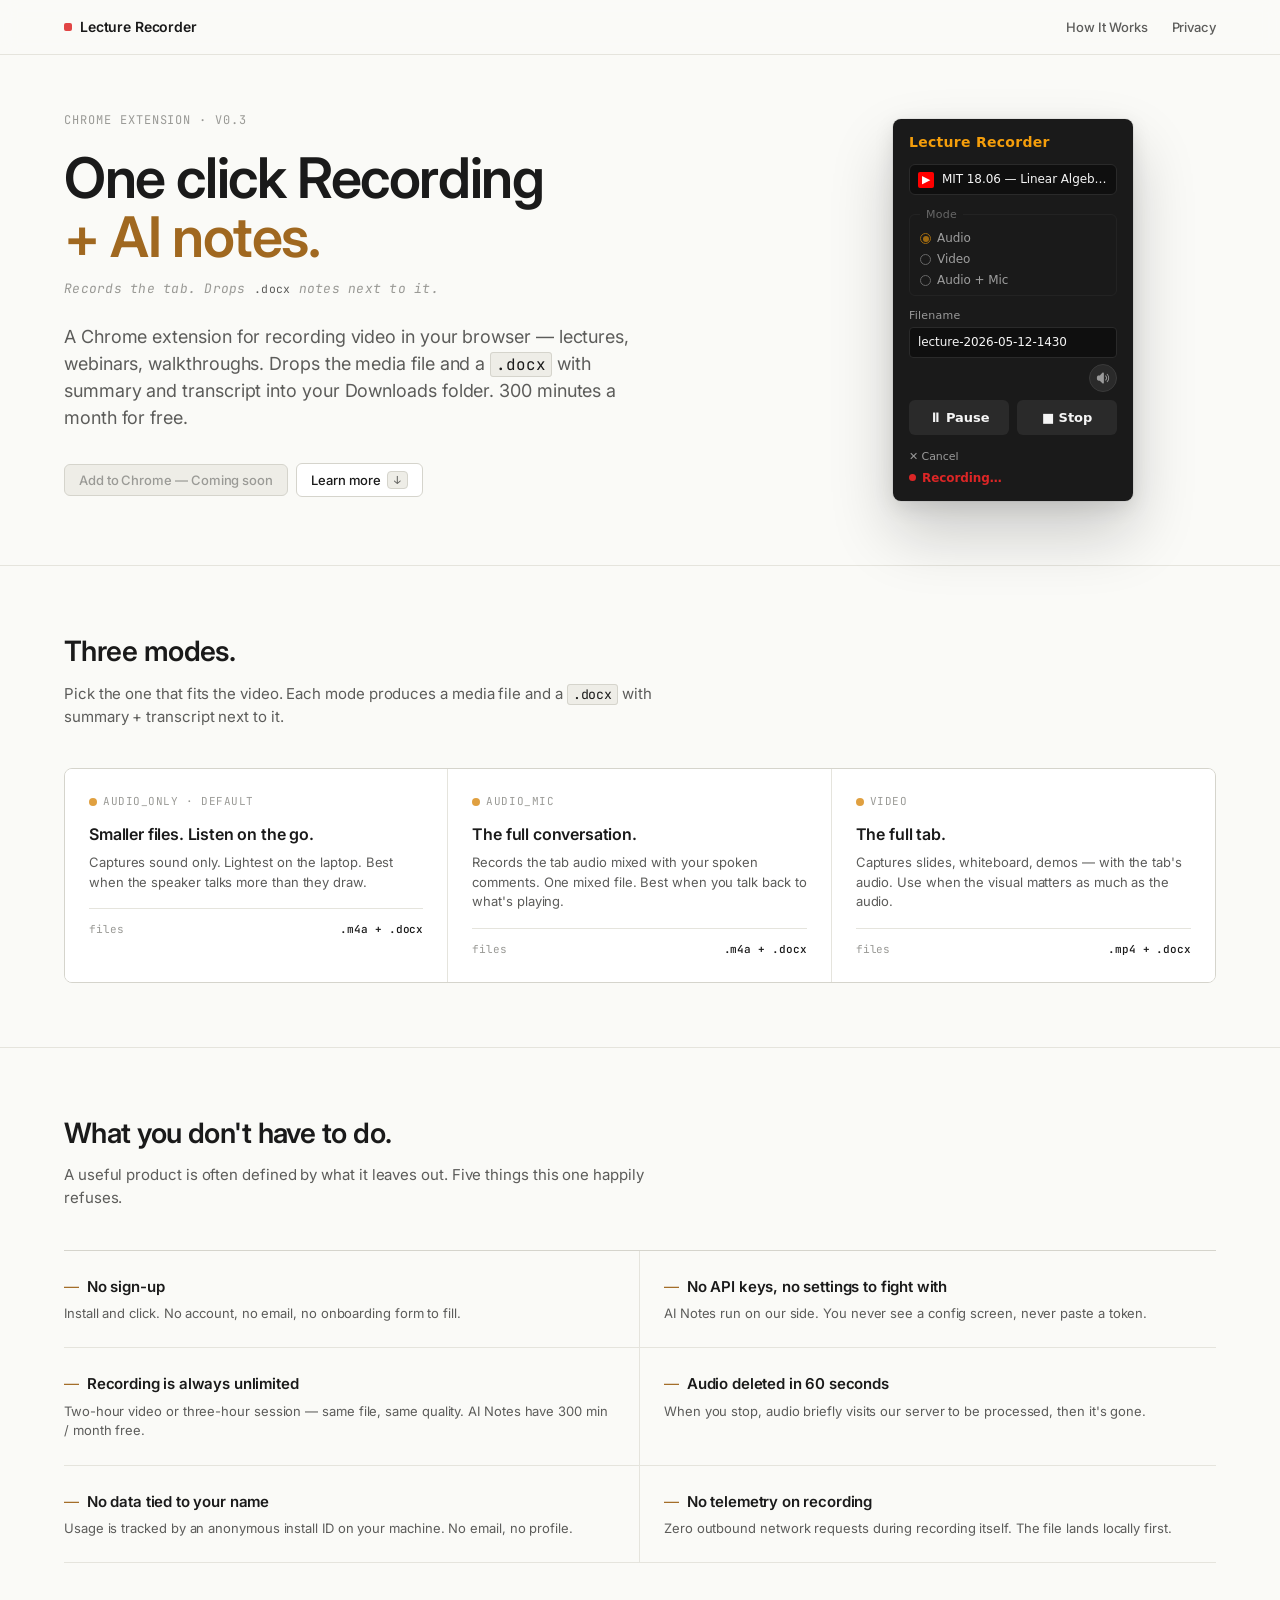
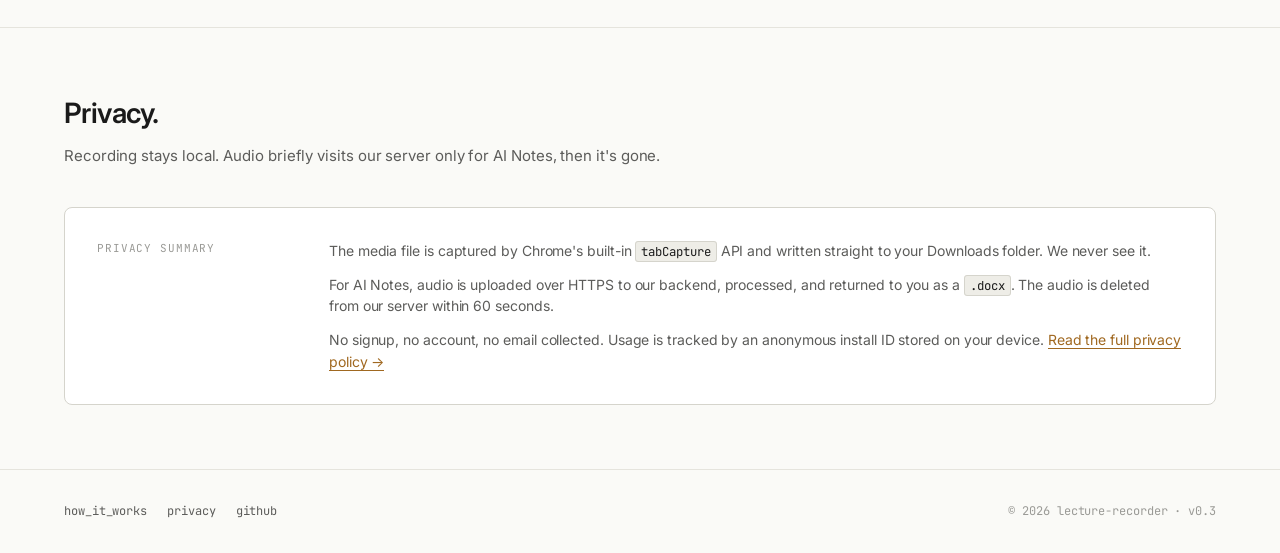
==== index.html @ 520cb637 "feat: initial landing and privacy policy" ====
<!doctype html>
<html lang="en"><head>
<meta charset="utf-8"/><meta name="viewport" content="width=device-width,initial-scale=1"/>
<title>Lecture Recorder — One click Recording + AI notes.</title>
<link href="https://fonts.googleapis.com/css2?family=Inter:wght@400;500;600&family=JetBrains+Mono:wght@400;500&display=swap" rel="stylesheet"/>
<style>
:root{
  /* Light theme — palette F gamma preserved (amber + red accents on warm off-white) */
  --bg:#FAFAF7;
  --bg-alt:#F4F3EE;
  --surface:#EEEDE7;
  --surface-2:#E5E4DD;
  --text:#1A1A1A;
  --text-2:#5C5C5A;
  --text-3:#9A9A96;
  --border:#E5E4DD;
  --border-2:#D5D4CC;
  --rec:#E14545;
  --active:#E0A040;             /* amber base — for surfaces, buttons, accents */
  --active-text:#A06820;        /* slightly darker amber for text on light — readable */
  --active-hover:#B47220;
  --mono:'JetBrains Mono',SF Mono,monospace;
  --sans:'Inter',system-ui,sans-serif;
  /* Real popup colors — match D:\Dev\bootcamp\popup\popup.css exactly */
  --pop-bg:#1A1A1A;
  --pop-fg:#F5F5F5;
  --pop-muted:#9A9A9A;
  --pop-surface:#0F0F0F;
  --pop-surface-2:#2A2A2A;
  --pop-border:#2A2A2A;
  --pop-border-2:#3A3A3A;
  --pop-accent:#F59E0B;
  --pop-danger:#DC2626;
}
*{box-sizing:border-box;margin:0;padding:0}
body{font-family:var(--sans);background:var(--bg);color:var(--text);font-size:15px;line-height:1.55;-webkit-font-smoothing:antialiased;letter-spacing:-0.005em}
::selection{background:var(--active);color:var(--text)}a{color:inherit;text-decoration:none}
.container{max-width:1200px;margin:0 auto;padding:0 24px}

header.site{padding:16px 0;border-bottom:1px solid var(--border);position:sticky;top:0;background:rgba(250,250,247,0.88);backdrop-filter:blur(8px);z-index:10}
.nav{display:flex;align-items:center;justify-content:space-between}
.brand{font-weight:600;font-size:14px;display:flex;align-items:center;gap:8px;letter-spacing:-0.01em;color:var(--text)}
.brand .dot{width:8px;height:8px;background:var(--rec);border-radius:2px}
.nav-links{display:flex;gap:24px;font-size:13px;font-weight:500;color:var(--text-2)}
.nav-links a:hover{color:var(--text)}
kbd{font-family:var(--mono);font-size:11px;background:var(--surface);border:1px solid var(--border-2);border-radius:4px;padding:1px 6px;color:var(--text-2)}

.hero{padding:56px 0 64px}
.hero-grid{display:grid;grid-template-columns:1.7fr 1fr;gap:56px;align-items:start}
.hero-text{min-width:0}
.eyebrow{font-family:var(--mono);font-size:12px;color:var(--text-3);text-transform:uppercase;letter-spacing:0.08em;margin-bottom:20px}
h1{font-size:56px;font-weight:600;line-height:1.05;letter-spacing:-0.025em;margin-bottom:12px;max-width:14ch;color:var(--text)}
h1 span.amber{color:var(--active-text)}
.h1-sub{font-family:var(--mono);font-size:13px;color:var(--text-3);letter-spacing:0.02em;margin:0 0 24px;font-style:italic}
.h1-sub code{font-family:var(--mono);font-style:normal;background:transparent;border:0;padding:0;color:var(--text-2)}
.lede{font-size:18px;color:var(--text-2);max-width:580px;margin-bottom:32px;line-height:1.5}
/* Animation 3: arrow drift on Learn more button */
.btn-secondary kbd{display:inline-block;animation:arrow-drift 2s ease-in-out infinite}
@keyframes arrow-drift{0%,100%{transform:translateY(0)}50%{transform:translateY(3px)}}
.cta{display:flex;gap:8px;align-items:center;flex-wrap:wrap}
.btn{font:500 13px var(--sans);padding:7px 14px;border-radius:6px;text-decoration:none;display:inline-flex;align-items:center;gap:6px;transition:background .12s,border-color .12s,color .12s;border:1px solid transparent}
.btn-primary{background:var(--active);color:var(--text)}
.btn-primary:hover{background:var(--active-hover);color:#FFFFFF}
.btn-primary[aria-disabled="true"]{background:var(--surface);color:var(--text-3);border-color:var(--border-2);cursor:not-allowed}
.btn-secondary{background:#FFFFFF;color:var(--text);border-color:var(--border-2)}
.btn-secondary:hover{background:var(--surface)}

/* Real popup mockup — faithful to D:\Dev\bootcamp\popup\popup.html + popup.css */
.pop-frame{display:flex;justify-content:center;align-items:flex-start;justify-self:center;padding-top:8px}
.pop{width:240px;background:var(--pop-bg);border-radius:8px;padding:14px 16px;box-shadow:0 32px 64px rgba(15,15,20,0.20),0 6px 20px rgba(15,15,20,0.10),0 0 0 1px rgba(15,15,20,0.05);color:var(--pop-fg);font-family:system-ui,-apple-system,sans-serif;font-size:12px;line-height:1.4;animation:pop-in 0.6s ease-out 0.3s both}
@keyframes pop-in{from{opacity:0;transform:translateY(16px)}to{opacity:1;transform:translateY(0)}}
.pop h5{margin:0 0 12px;font-size:14px;font-weight:600;letter-spacing:0.02em;color:var(--pop-accent)}
.pop .tab-preview{display:flex;align-items:center;gap:8px;margin:0 0 12px;padding:6px 8px;background:var(--pop-surface);border:1px solid var(--pop-border);border-radius:6px;min-height:28px;overflow:hidden}
.pop .tab-favicon{width:16px;height:16px;flex-shrink:0;background:#FF0000;border-radius:2px;display:flex;align-items:center;justify-content:center;color:#FFFFFF;font-size:10px;font-weight:700;font-family:Arial,sans-serif}
.pop .tab-title{font-size:12px;color:var(--pop-fg);white-space:nowrap;overflow:hidden;text-overflow:ellipsis;flex:1}
.pop .mode-select{border:1px solid var(--pop-border);border-radius:6px;padding:8px 10px 6px;margin:0 0 12px;display:flex;flex-direction:column;gap:4px;opacity:0.6}
.pop .mode-select legend{padding:0 6px;font-size:11px;color:var(--pop-muted);letter-spacing:0.02em}
.pop .mode-row{font-size:12px;display:flex;align-items:center;gap:6px}
.pop .radio{width:11px;height:11px;border:1.5px solid var(--pop-muted);border-radius:50%;position:relative;flex-shrink:0}
.pop .radio.checked{border-color:var(--pop-accent)}
.pop .radio.checked::after{content:"";position:absolute;inset:1.5px;border-radius:50%;background:var(--pop-accent)}
.pop .filename-row{display:flex;flex-direction:column;gap:4px;margin:0 0 12px}
.pop .filename-label{font-size:11px;color:var(--pop-muted);letter-spacing:0.02em}
.pop .filename-input{width:100%;padding:6px 8px;border:1px solid var(--pop-border);border-radius:4px;background:var(--pop-surface);color:var(--pop-fg);font-size:12px;font-family:inherit}
.pop .mute-row{display:flex;justify-content:flex-end;margin:-6px 0 8px}
.pop .btn-mute{width:28px;height:28px;background:var(--pop-surface-2);border:1px solid var(--pop-border-2);border-radius:50%;color:var(--pop-muted);display:flex;align-items:center;justify-content:center}
.pop .btn-mute svg{width:14px;height:14px}
.pop .controls{display:flex;gap:8px;margin-bottom:10px}
.pop .btn{flex:1;padding:10px 12px;border:0;border-radius:6px;font-size:13px;font-weight:600;color:var(--pop-fg);font-family:inherit;display:flex;align-items:center;justify-content:center;gap:5px}
.pop .btn-pause{background:var(--pop-surface-2)}
.pop .btn-stop{background:var(--pop-surface-2)}
.pop .cancel{background:transparent;border:0;color:var(--pop-muted);font-size:11px;padding:4px 0;text-align:left;display:block}
.pop .status{margin:0;font-size:12px;color:var(--pop-danger);font-weight:600;min-height:16px;margin-top:2px}
.pop .rec-dot{display:inline-block;width:7px;height:7px;background:var(--pop-danger);border-radius:50%;margin-right:6px;vertical-align:1px;animation:rec-breath 2.4s ease-in-out infinite;box-shadow:0 0 0 0 rgba(220,38,38,0.4)}
@keyframes rec-breath{0%,100%{opacity:1;box-shadow:0 0 0 0 rgba(220,38,38,0.35)}50%{opacity:0.55;box-shadow:0 0 0 4px rgba(220,38,38,0)}}
@media(max-width:980px){.hero-grid{grid-template-columns:1fr;gap:40px}.pop-frame{justify-self:center}}
@media(max-width:560px){.pop-frame{display:none}}


section{padding:64px 0;border-top:1px solid var(--border)}
h2{font-size:28px;font-weight:600;letter-spacing:-0.02em;margin-bottom:8px;color:var(--text)}
.section-sub{color:var(--text-2);font-size:15px;margin-bottom:40px;max-width:600px}

.modes-grid{display:grid;grid-template-columns:repeat(3,1fr);gap:0;border:1px solid var(--border-2);border-radius:8px;overflow:hidden;background:#FFFFFF}
.mode{padding:24px;border-right:1px solid var(--border);background:#FFFFFF}
.mode:last-child{border-right:0}
.mode-tag{font-family:var(--mono);font-size:11px;color:var(--text-3);text-transform:uppercase;letter-spacing:0.05em;margin-bottom:12px;display:flex;align-items:center;gap:6px}
.mode-tag::before{content:"";display:block;width:8px;height:8px;background:var(--active);border-radius:50%}
.mode h3{font-size:16px;font-weight:600;margin-bottom:6px;letter-spacing:-0.01em;color:var(--text)}
.mode p{font-size:13px;color:var(--text-2);line-height:1.5;margin-bottom:16px}
.mode .files{font-family:var(--mono);font-size:11px;color:var(--text-3);padding-top:12px;border-top:1px solid var(--border);display:flex;justify-content:space-between}
.mode .files b{color:var(--text);font-weight:500}

.promises{display:grid;grid-template-columns:repeat(2,1fr);gap:0;border-top:1px solid var(--border-2);margin-top:32px}
.promises div{padding:24px 24px 24px 0;border-bottom:1px solid var(--border);border-right:1px solid var(--border)}
.promises div:nth-child(2n){border-right:0;padding-right:0;padding-left:24px}
.promises h4{font-size:15px;font-weight:600;margin-bottom:6px;letter-spacing:-0.01em;color:var(--text)}
.promises h4::before{content:"—";color:var(--active-text);margin-right:8px;font-weight:400}
.promises p{font-size:13px;color:var(--text-2);line-height:1.5}

.privacy-card{background:#FFFFFF;border:1px solid var(--border-2);border-radius:8px;padding:32px;display:grid;grid-template-columns:200px 1fr;gap:32px}
.privacy-card aside{font-family:var(--mono);font-size:11px;color:var(--text-3);text-transform:uppercase;letter-spacing:0.08em}
.privacy-card p{color:var(--text-2);margin-bottom:12px;font-size:14px}
.privacy-card p:last-child{margin-bottom:0}
.privacy-card a{color:var(--active-text);border-bottom:1px solid currentColor}
code{font-family:var(--mono);font-size:0.88em;background:var(--surface);padding:1px 5px;border-radius:3px;color:var(--text);border:1px solid var(--border-2)}

footer.site{padding:32px 0;border-top:1px solid var(--border);font-size:12px;color:var(--text-3);font-family:var(--mono)}
footer.site .row{display:flex;justify-content:space-between;flex-wrap:wrap;gap:16px}
footer.site a{color:var(--text-2);margin-right:20px}
footer.site a:hover{color:var(--text)}

@media(max-width:780px){h1{font-size:36px}.modes-grid{grid-template-columns:1fr}.mode{border-right:0;border-bottom:1px solid var(--border)}.promises{grid-template-columns:1fr}.promises div{padding:20px 0!important;border-right:0}.privacy-card{grid-template-columns:1fr;padding:24px}}
</style></head><body>

<header class="site"><div class="container nav">
<a href="#" class="brand"><span class="dot"></span>Lecture Recorder</a>
<nav class="nav-links"><a href="#how">How It Works</a><a href="privacy.html" target="_blank" rel="noopener">Privacy</a></nav>
</div></header>

<section class="hero" style="border-top:0"><div class="container">
<div class="hero-grid">
<div class="hero-text">
<div class="eyebrow">Chrome extension · v0.3</div>
<h1>One click Recording <span class="amber">+ AI notes.</span></h1>
<p class="h1-sub">Records the tab. Drops <code>.docx</code> notes next to it.</p>
<p class="lede">A Chrome extension for recording video in your browser — lectures, webinars, walkthroughs. Drops the media file and a <code>.docx</code> with summary and transcript into your Downloads folder. 300 minutes a month for free.</p>
<div class="cta">
<a class="btn btn-primary" href="#" aria-disabled="true">Add to Chrome — Coming soon</a>
<a class="btn btn-secondary" href="#how">Learn more <kbd>↓</kbd></a>
</div>
</div>
<div class="pop-frame" role="img" aria-label="Lecture Recorder popup — recording in progress">
<div class="pop">
<h5>Lecture Recorder</h5>
<div class="tab-preview">
<div class="tab-favicon" aria-hidden="true">▶</div>
<span class="tab-title">MIT 18.06 — Linear Algebra · Lecture 5</span>
</div>
<fieldset class="mode-select">
<legend>Mode</legend>
<div class="mode-row"><span class="radio checked"></span>Audio</div>
<div class="mode-row"><span class="radio"></span>Video</div>
<div class="mode-row"><span class="radio"></span>Audio + Mic</div>
</fieldset>
<div class="filename-row">
<span class="filename-label">Filename</span>
<div class="filename-input">lecture-2026-05-12-1430</div>
</div>
<div class="mute-row">
<div class="btn-mute" title="Mute speakers (recording continues)" aria-hidden="true">
<svg xmlns="http://www.w3.org/2000/svg" viewBox="0 0 24 24" fill="currentColor"><path d="M13.5 4.06c0-1.336-1.616-2.005-2.56-1.06l-4.5 4.5H4.508c-1.141 0-2.318.664-2.66 1.905A9.76 9.76 0 0 0 1.5 12c0 .898.121 1.768.35 2.595.341 1.241 1.518 1.905 2.659 1.905h1.93l4.5 4.5c.945.945 2.561.276 2.561-1.06V4.06ZM18.584 5.106a.75.75 0 0 1 1.06 0c3.808 3.807 3.808 9.98 0 13.788a.75.75 0 0 1-1.06-1.06 8.25 8.25 0 0 0 0-11.668.75.75 0 0 1 0-1.06Z"/><path d="M15.932 7.757a.75.75 0 0 1 1.061 0 6 6 0 0 1 0 8.486.75.75 0 0 1-1.06-1.061 4.5 4.5 0 0 0 0-6.364.75.75 0 0 1 0-1.06Z"/></svg>
</div>
</div>
<div class="controls">
<div class="btn btn-pause">⏸ Pause</div>
<div class="btn btn-stop">■ Stop</div>
</div>
<div class="cancel">✕ Cancel</div>
<p class="status"><span class="rec-dot"></span>Recording…</p>
</div>
</div>
</div>
</div>
</section>


<section id="how"><div class="container">
<h2>Three modes.</h2>
<p class="section-sub">Pick the one that fits the video. Each mode produces a media file and a <code>.docx</code> with summary + transcript next to it.</p>
<div class="modes-grid">
<div class="mode"><div class="mode-tag">audio_only · default</div><h3>Smaller files. Listen on the go.</h3><p>Captures sound only. Lightest on the laptop. Best when the speaker talks more than they draw.</p><div class="files"><span>files</span><b>.m4a + .docx</b></div></div>
<div class="mode"><div class="mode-tag">audio_mic</div><h3>The full conversation.</h3><p>Records the tab audio mixed with your spoken comments. One mixed file. Best when you talk back to what's playing.</p><div class="files"><span>files</span><b>.m4a + .docx</b></div></div>
<div class="mode"><div class="mode-tag">video</div><h3>The full tab.</h3><p>Captures slides, whiteboard, demos — with the tab's audio. Use when the visual matters as much as the audio.</p><div class="files"><span>files</span><b>.mp4 + .docx</b></div></div>
</div>
</div></section>

<section><div class="container">
<h2>What you don't have to do.</h2>
<p class="section-sub">A useful product is often defined by what it leaves out. Five things this one happily refuses.</p>
<div class="promises">
<div><h4>No sign-up</h4><p>Install and click. No account, no email, no onboarding form to fill.</p></div>
<div><h4>No API keys, no settings to fight with</h4><p>AI Notes run on our side. You never see a config screen, never paste a token.</p></div>
<div><h4>Recording is always unlimited</h4><p>Two-hour video or three-hour session — same file, same quality. AI Notes have 300 min / month free.</p></div>
<div><h4>Audio deleted in 60 seconds</h4><p>When you stop, audio briefly visits our server to be processed, then it's gone.</p></div>
<div><h4>No data tied to your name</h4><p>Usage is tracked by an anonymous install ID on your machine. No email, no profile.</p></div>
<div><h4>No telemetry on recording</h4><p>Zero outbound network requests during recording itself. The file lands locally first.</p></div>
</div>
</div></section>

<section id="privacy"><div class="container">
<h2>Privacy.</h2>
<p class="section-sub">Recording stays local. Audio briefly visits our server only for AI Notes, then it's gone.</p>
<div class="privacy-card">
<aside>Privacy summary</aside>
<div>
<p>The media file is captured by Chrome's built-in <code>tabCapture</code> API and written straight to your Downloads folder. We never see it.</p>
<p>For AI Notes, audio is uploaded over HTTPS to our backend, processed, and returned to you as a <code>.docx</code>. The audio is deleted from our server within 60 seconds.</p>
<p>No signup, no account, no email collected. Usage is tracked by an anonymous install ID stored on your device. <a href="privacy.html" target="_blank" rel="noopener">Read the full privacy policy →</a></p>
</div>
</div>
</div></section>

<footer class="site"><div class="container row">
<div><a href="#how">how_it_works</a><a href="privacy.html" target="_blank" rel="noopener">privacy</a><a href="https://github.com/Alkhimik888">github</a></div>
<div>© 2026 lecture-recorder · v0.3</div>
</div></footer>
</body></html>
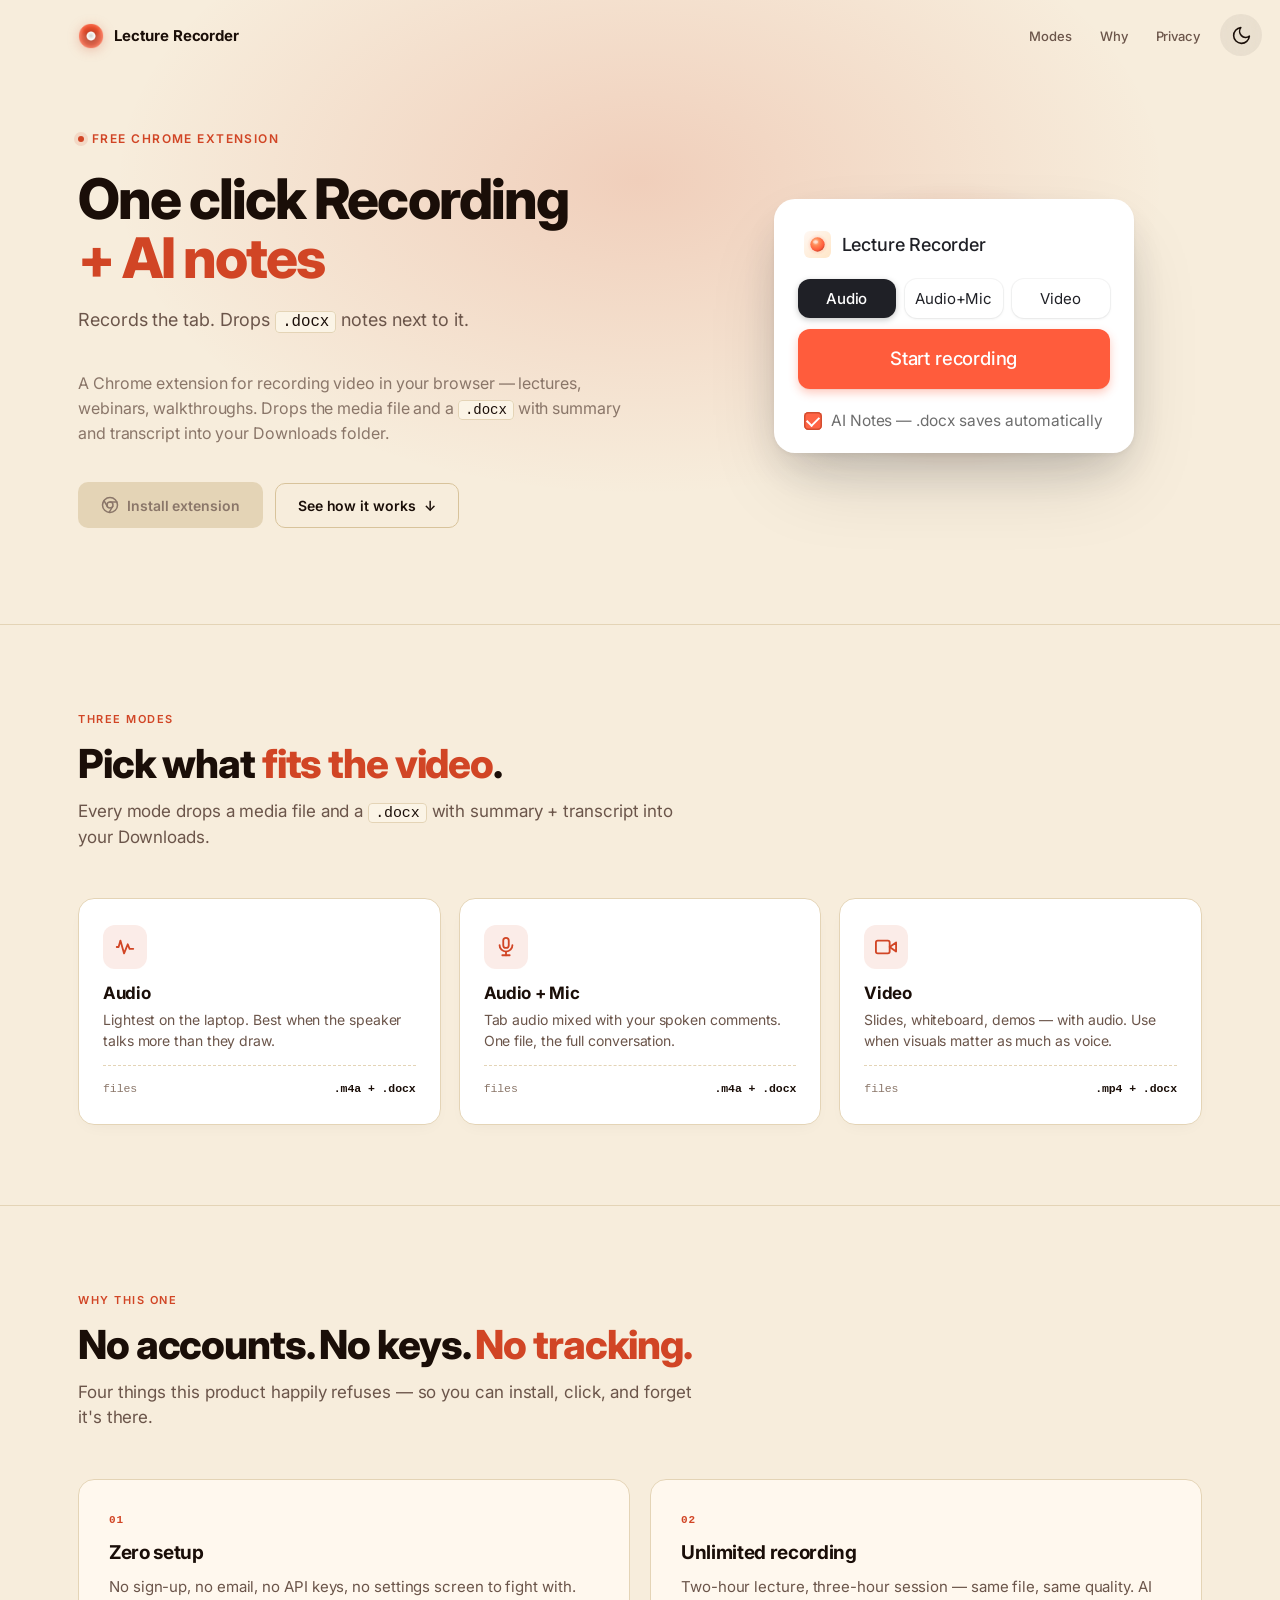
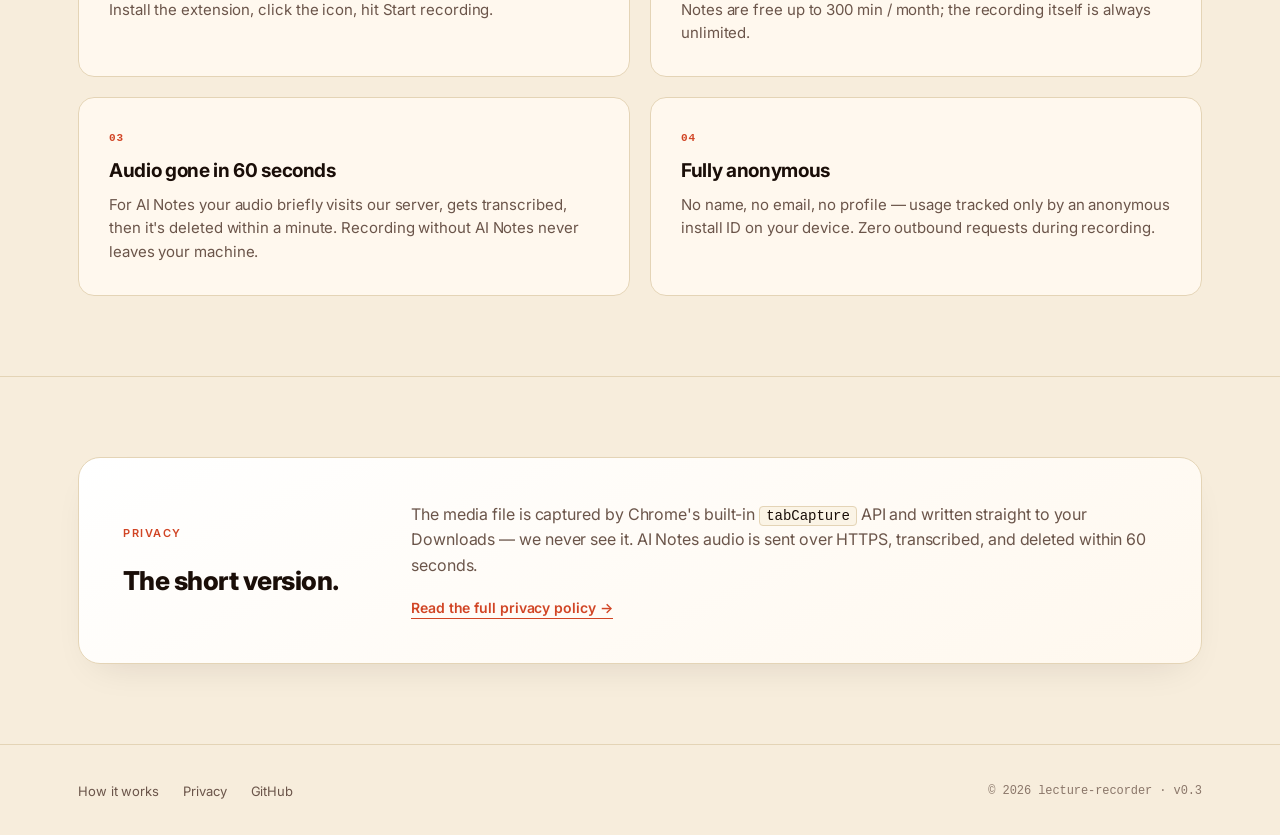
==== commit 0d283113: "feat(landing): Pietra warm redesign + favicons - index.html: Pietra warm palette (cream + orange), l" ====
--- a/index.html
+++ b/index.html
@@ -1,228 +1,431 @@
 <!doctype html>
-<html lang="en"><head>
-<meta charset="utf-8"/><meta name="viewport" content="width=device-width,initial-scale=1"/>
+<html lang="en" data-theme="light">
+<head>
+<meta charset="utf-8"/>
+<meta name="viewport" content="width=device-width,initial-scale=1"/>
+<meta name="description" content="AI Lecture Recorder app records lectures online, captures audio + microphone and transcribes it into notes. Records any browser tab."/>
+<meta property="og:title" content="Lecture Recorder — One click Recording + AI notes."/>
+<meta property="og:description" content="AI Lecture Recorder app records lectures online, captures audio + microphone and transcribes it into notes. Records any browser tab."/>
+<meta property="og:type" content="website"/>
+<meta name="twitter:card" content="summary"/>
+<meta name="twitter:title" content="Lecture Recorder — One click Recording + AI notes."/>
+<meta name="twitter:description" content="AI Lecture Recorder app records lectures online, captures audio + microphone and transcribes it into notes. Records any browser tab."/>
 <title>Lecture Recorder — One click Recording + AI notes.</title>
-<link href="https://fonts.googleapis.com/css2?family=Inter:wght@400;500;600&family=JetBrains+Mono:wght@400;500&display=swap" rel="stylesheet"/>
+<link rel="icon" type="image/png" sizes="32x32" href="icons/icon32.png"/>
+<link rel="icon" type="image/png" sizes="16x16" href="icons/icon16.png"/>
+<link rel="apple-touch-icon" sizes="128x128" href="icons/icon128.png"/>
+<link href="https://fonts.googleapis.com/css2?family=Inter:wght@400;500;600;700;800;900&display=swap" rel="stylesheet"/>
 <style>
-:root{
-  /* Light theme — palette F gamma preserved (amber + red accents on warm off-white) */
-  --bg:#FAFAF7;
-  --bg-alt:#F4F3EE;
-  --surface:#EEEDE7;
-  --surface-2:#E5E4DD;
-  --text:#1A1A1A;
-  --text-2:#5C5C5A;
-  --text-3:#9A9A96;
-  --border:#E5E4DD;
-  --border-2:#D5D4CC;
-  --rec:#E14545;
-  --active:#E0A040;             /* amber base — for surfaces, buttons, accents */
-  --active-text:#A06820;        /* slightly darker amber for text on light — readable */
-  --active-hover:#B47220;
-  --mono:'JetBrains Mono',SF Mono,monospace;
-  --sans:'Inter',system-ui,sans-serif;
-  /* Real popup colors — match D:\Dev\bootcamp\popup\popup.css exactly */
-  --pop-bg:#1A1A1A;
-  --pop-fg:#F5F5F5;
-  --pop-muted:#9A9A9A;
-  --pop-surface:#0F0F0F;
-  --pop-surface-2:#2A2A2A;
-  --pop-border:#2A2A2A;
-  --pop-border-2:#3A3A3A;
-  --pop-accent:#F59E0B;
-  --pop-danger:#DC2626;
+:root, html[data-theme="light"]{
+  /* Pietra warm — same tokens as /welcome */
+  --bg:#f7eddc;
+  --bg-soft:#fbf4e6;
+  --orange:#d14525;
+  --orange-bright:#ff5c3c;
+  --orange-hover:#b83a25;
+  --glow:rgba(209,69,37,0.18);
+  --espresso:#1a0e08;
+  --muted:#6b554a;
+  --muted-2:#8a7669;
+  --line:#e4d4b6;
+  --line-strong:#d8c39b;
+  --shadow:rgba(26,14,8,0.14);
+  --shadow-soft:rgba(26,14,8,0.06);
+  --toggle-bg:rgba(26,14,8,0.06);
+  --toggle-hover:rgba(26,14,8,0.12);
+  --card:#ffffff;
+  --card-warm:#fff8ee;
+}
+html[data-theme="dark"]{
+  --bg:#1a0e08;
+  --bg-soft:#22150d;
+  --orange:#ec5a3a;
+  --orange-bright:#ff7548;
+  --orange-hover:#ff8a5e;
+  --glow:rgba(236,90,58,0.22);
+  --espresso:#f7eddc;
+  --muted:#bda594;
+  --muted-2:#9c8472;
+  --line:#3a2419;
+  --line-strong:#4d3225;
+  --shadow:rgba(0,0,0,0.45);
+  --shadow-soft:rgba(0,0,0,0.25);
+  --toggle-bg:rgba(247,237,220,0.08);
+  --toggle-hover:rgba(247,237,220,0.18);
+  --card:#22150d;
+  --card-warm:#2a1a10;
 }
 *{box-sizing:border-box;margin:0;padding:0}
-body{font-family:var(--sans);background:var(--bg);color:var(--text);font-size:15px;line-height:1.55;-webkit-font-smoothing:antialiased;letter-spacing:-0.005em}
-::selection{background:var(--active);color:var(--text)}a{color:inherit;text-decoration:none}
-.container{max-width:1200px;margin:0 auto;padding:0 24px}
-
-header.site{padding:16px 0;border-bottom:1px solid var(--border);position:sticky;top:0;background:rgba(250,250,247,0.88);backdrop-filter:blur(8px);z-index:10}
-.nav{display:flex;align-items:center;justify-content:space-between}
-.brand{font-weight:600;font-size:14px;display:flex;align-items:center;gap:8px;letter-spacing:-0.01em;color:var(--text)}
-.brand .dot{width:8px;height:8px;background:var(--rec);border-radius:2px}
-.nav-links{display:flex;gap:24px;font-size:13px;font-weight:500;color:var(--text-2)}
-.nav-links a:hover{color:var(--text)}
-kbd{font-family:var(--mono);font-size:11px;background:var(--surface);border:1px solid var(--border-2);border-radius:4px;padding:1px 6px;color:var(--text-2)}
-
-.hero{padding:56px 0 64px}
-.hero-grid{display:grid;grid-template-columns:1.7fr 1fr;gap:56px;align-items:start}
+html,body{background:var(--bg);color:var(--espresso);font-family:'Inter',system-ui,-apple-system,sans-serif;line-height:1.55;-webkit-font-smoothing:antialiased;letter-spacing:-0.005em;transition:background .35s ease, color .35s ease}
+body{min-height:100vh;position:relative;overflow-x:hidden}
+::selection{background:var(--orange);color:#fff}
+a{color:inherit;text-decoration:none}
+code{font-family:'SF Mono','JetBrains Mono',ui-monospace,monospace;font-size:0.88em;background:var(--bg-soft);padding:1px 6px;border-radius:4px;color:var(--espresso);border:1px solid var(--line)}
+
+/* ── Soft glow behind hero ─────────────────────────────────────────── */
+.glow{position:absolute;top:-180px;left:50%;transform:translateX(-50%);width:1200px;height:720px;background:radial-gradient(ellipse at center, var(--glow) 0%, transparent 62%);pointer-events:none;z-index:0;transition:background .35s ease}
+
+/* ── Theme toggle ──────────────────────────────────────────────────── */
+.theme-toggle{position:fixed;top:14px;right:18px;z-index:50;width:42px;height:42px;border-radius:50%;border:0;background:var(--toggle-bg);color:var(--espresso);cursor:pointer;display:flex;align-items:center;justify-content:center;transition:background .15s ease, transform .2s ease;-webkit-tap-highlight-color:transparent;backdrop-filter:blur(8px);-webkit-backdrop-filter:blur(8px)}
+.theme-toggle:hover{background:var(--toggle-hover);transform:scale(1.06)}
+.theme-toggle:focus-visible{outline:2px solid var(--orange);outline-offset:2px}
+.theme-toggle svg{width:21px;height:21px;display:block}
+html[data-theme="light"] .icon-moon{display:block}
+html[data-theme="light"] .icon-sun{display:none}
+html[data-theme="dark"]  .icon-moon{display:none}
+html[data-theme="dark"]  .icon-sun{display:block}
+
+.container{max-width:1180px;margin:0 auto;padding:0 28px;position:relative;z-index:1}
+
+/* ── Header ────────────────────────────────────────────────────────── */
+header.site{padding:20px 0 0;position:relative;z-index:2}
+.nav{display:flex;align-items:center;justify-content:space-between;gap:24px}
+.brand{font-weight:700;font-size:15px;display:flex;align-items:center;gap:10px;letter-spacing:-0.01em;color:var(--espresso)}
+.brand-mark{width:26px;height:26px;flex-shrink:0;display:block;filter:drop-shadow(0 2px 6px rgba(209,69,37,0.28))}
+.nav-links{display:flex;gap:24px;font-size:13px;font-weight:500;color:var(--muted)}
+.nav-links a{padding:6px 2px;transition:color .15s}
+.nav-links a:hover{color:var(--orange)}
+
+/* ── Animations ────────────────────────────────────────────────────── */
+@keyframes fadeUp{from{opacity:0;transform:translateY(14px)}to{opacity:1;transform:none}}
+.hero-text,.hero-mockup,.section-title,.promises,.modes-grid,.privacy-card,.footer-row{opacity:0;animation:fadeUp .65s cubic-bezier(.2,.7,.2,1) forwards}
+.hero-text{animation-delay:.05s}
+.hero-mockup{animation-delay:.18s}
+.section-title{animation-delay:.05s}
+.modes-grid{animation-delay:.15s}
+.promises{animation-delay:.10s}
+.privacy-card{animation-delay:.10s}
+.footer-row{animation-delay:.05s}
+@media (prefers-reduced-motion:reduce){.hero-text,.hero-mockup,.section-title,.promises,.modes-grid,.privacy-card,.footer-row{opacity:1;animation:none}}
+
+/* ── Hero ──────────────────────────────────────────────────────────── */
+.hero{padding:72px 0 96px}
+.hero-grid{display:grid;grid-template-columns:1.15fr 1fr;gap:56px;align-items:center}
 .hero-text{min-width:0}
-.eyebrow{font-family:var(--mono);font-size:12px;color:var(--text-3);text-transform:uppercase;letter-spacing:0.08em;margin-bottom:20px}
-h1{font-size:56px;font-weight:600;line-height:1.05;letter-spacing:-0.025em;margin-bottom:12px;max-width:14ch;color:var(--text)}
-h1 span.amber{color:var(--active-text)}
-.h1-sub{font-family:var(--mono);font-size:13px;color:var(--text-3);letter-spacing:0.02em;margin:0 0 24px;font-style:italic}
-.h1-sub code{font-family:var(--mono);font-style:normal;background:transparent;border:0;padding:0;color:var(--text-2)}
-.lede{font-size:18px;color:var(--text-2);max-width:580px;margin-bottom:32px;line-height:1.5}
-/* Animation 3: arrow drift on Learn more button */
-.btn-secondary kbd{display:inline-block;animation:arrow-drift 2s ease-in-out infinite}
-@keyframes arrow-drift{0%,100%{transform:translateY(0)}50%{transform:translateY(3px)}}
-.cta{display:flex;gap:8px;align-items:center;flex-wrap:wrap}
-.btn{font:500 13px var(--sans);padding:7px 14px;border-radius:6px;text-decoration:none;display:inline-flex;align-items:center;gap:6px;transition:background .12s,border-color .12s,color .12s;border:1px solid transparent}
-.btn-primary{background:var(--active);color:var(--text)}
-.btn-primary:hover{background:var(--active-hover);color:#FFFFFF}
-.btn-primary[aria-disabled="true"]{background:var(--surface);color:var(--text-3);border-color:var(--border-2);cursor:not-allowed}
-.btn-secondary{background:#FFFFFF;color:var(--text);border-color:var(--border-2)}
-.btn-secondary:hover{background:var(--surface)}
-
-/* Real popup mockup — faithful to D:\Dev\bootcamp\popup\popup.html + popup.css */
-.pop-frame{display:flex;justify-content:center;align-items:flex-start;justify-self:center;padding-top:8px}
-.pop{width:240px;background:var(--pop-bg);border-radius:8px;padding:14px 16px;box-shadow:0 32px 64px rgba(15,15,20,0.20),0 6px 20px rgba(15,15,20,0.10),0 0 0 1px rgba(15,15,20,0.05);color:var(--pop-fg);font-family:system-ui,-apple-system,sans-serif;font-size:12px;line-height:1.4;animation:pop-in 0.6s ease-out 0.3s both}
-@keyframes pop-in{from{opacity:0;transform:translateY(16px)}to{opacity:1;transform:translateY(0)}}
-.pop h5{margin:0 0 12px;font-size:14px;font-weight:600;letter-spacing:0.02em;color:var(--pop-accent)}
-.pop .tab-preview{display:flex;align-items:center;gap:8px;margin:0 0 12px;padding:6px 8px;background:var(--pop-surface);border:1px solid var(--pop-border);border-radius:6px;min-height:28px;overflow:hidden}
-.pop .tab-favicon{width:16px;height:16px;flex-shrink:0;background:#FF0000;border-radius:2px;display:flex;align-items:center;justify-content:center;color:#FFFFFF;font-size:10px;font-weight:700;font-family:Arial,sans-serif}
-.pop .tab-title{font-size:12px;color:var(--pop-fg);white-space:nowrap;overflow:hidden;text-overflow:ellipsis;flex:1}
-.pop .mode-select{border:1px solid var(--pop-border);border-radius:6px;padding:8px 10px 6px;margin:0 0 12px;display:flex;flex-direction:column;gap:4px;opacity:0.6}
-.pop .mode-select legend{padding:0 6px;font-size:11px;color:var(--pop-muted);letter-spacing:0.02em}
-.pop .mode-row{font-size:12px;display:flex;align-items:center;gap:6px}
-.pop .radio{width:11px;height:11px;border:1.5px solid var(--pop-muted);border-radius:50%;position:relative;flex-shrink:0}
-.pop .radio.checked{border-color:var(--pop-accent)}
-.pop .radio.checked::after{content:"";position:absolute;inset:1.5px;border-radius:50%;background:var(--pop-accent)}
-.pop .filename-row{display:flex;flex-direction:column;gap:4px;margin:0 0 12px}
-.pop .filename-label{font-size:11px;color:var(--pop-muted);letter-spacing:0.02em}
-.pop .filename-input{width:100%;padding:6px 8px;border:1px solid var(--pop-border);border-radius:4px;background:var(--pop-surface);color:var(--pop-fg);font-size:12px;font-family:inherit}
-.pop .mute-row{display:flex;justify-content:flex-end;margin:-6px 0 8px}
-.pop .btn-mute{width:28px;height:28px;background:var(--pop-surface-2);border:1px solid var(--pop-border-2);border-radius:50%;color:var(--pop-muted);display:flex;align-items:center;justify-content:center}
-.pop .btn-mute svg{width:14px;height:14px}
-.pop .controls{display:flex;gap:8px;margin-bottom:10px}
-.pop .btn{flex:1;padding:10px 12px;border:0;border-radius:6px;font-size:13px;font-weight:600;color:var(--pop-fg);font-family:inherit;display:flex;align-items:center;justify-content:center;gap:5px}
-.pop .btn-pause{background:var(--pop-surface-2)}
-.pop .btn-stop{background:var(--pop-surface-2)}
-.pop .cancel{background:transparent;border:0;color:var(--pop-muted);font-size:11px;padding:4px 0;text-align:left;display:block}
-.pop .status{margin:0;font-size:12px;color:var(--pop-danger);font-weight:600;min-height:16px;margin-top:2px}
-.pop .rec-dot{display:inline-block;width:7px;height:7px;background:var(--pop-danger);border-radius:50%;margin-right:6px;vertical-align:1px;animation:rec-breath 2.4s ease-in-out infinite;box-shadow:0 0 0 0 rgba(220,38,38,0.4)}
-@keyframes rec-breath{0%,100%{opacity:1;box-shadow:0 0 0 0 rgba(220,38,38,0.35)}50%{opacity:0.55;box-shadow:0 0 0 4px rgba(220,38,38,0)}}
-@media(max-width:980px){.hero-grid{grid-template-columns:1fr;gap:40px}.pop-frame{justify-self:center}}
-@media(max-width:560px){.pop-frame{display:none}}
-
-
-section{padding:64px 0;border-top:1px solid var(--border)}
-h2{font-size:28px;font-weight:600;letter-spacing:-0.02em;margin-bottom:8px;color:var(--text)}
-.section-sub{color:var(--text-2);font-size:15px;margin-bottom:40px;max-width:600px}
-
-.modes-grid{display:grid;grid-template-columns:repeat(3,1fr);gap:0;border:1px solid var(--border-2);border-radius:8px;overflow:hidden;background:#FFFFFF}
-.mode{padding:24px;border-right:1px solid var(--border);background:#FFFFFF}
-.mode:last-child{border-right:0}
-.mode-tag{font-family:var(--mono);font-size:11px;color:var(--text-3);text-transform:uppercase;letter-spacing:0.05em;margin-bottom:12px;display:flex;align-items:center;gap:6px}
-.mode-tag::before{content:"";display:block;width:8px;height:8px;background:var(--active);border-radius:50%}
-.mode h3{font-size:16px;font-weight:600;margin-bottom:6px;letter-spacing:-0.01em;color:var(--text)}
-.mode p{font-size:13px;color:var(--text-2);line-height:1.5;margin-bottom:16px}
-.mode .files{font-family:var(--mono);font-size:11px;color:var(--text-3);padding-top:12px;border-top:1px solid var(--border);display:flex;justify-content:space-between}
-.mode .files b{color:var(--text);font-weight:500}
-
-.promises{display:grid;grid-template-columns:repeat(2,1fr);gap:0;border-top:1px solid var(--border-2);margin-top:32px}
-.promises div{padding:24px 24px 24px 0;border-bottom:1px solid var(--border);border-right:1px solid var(--border)}
-.promises div:nth-child(2n){border-right:0;padding-right:0;padding-left:24px}
-.promises h4{font-size:15px;font-weight:600;margin-bottom:6px;letter-spacing:-0.01em;color:var(--text)}
-.promises h4::before{content:"—";color:var(--active-text);margin-right:8px;font-weight:400}
-.promises p{font-size:13px;color:var(--text-2);line-height:1.5}
-
-.privacy-card{background:#FFFFFF;border:1px solid var(--border-2);border-radius:8px;padding:32px;display:grid;grid-template-columns:200px 1fr;gap:32px}
-.privacy-card aside{font-family:var(--mono);font-size:11px;color:var(--text-3);text-transform:uppercase;letter-spacing:0.08em}
-.privacy-card p{color:var(--text-2);margin-bottom:12px;font-size:14px}
-.privacy-card p:last-child{margin-bottom:0}
-.privacy-card a{color:var(--active-text);border-bottom:1px solid currentColor}
-code{font-family:var(--mono);font-size:0.88em;background:var(--surface);padding:1px 5px;border-radius:3px;color:var(--text);border:1px solid var(--border-2)}
-
-footer.site{padding:32px 0;border-top:1px solid var(--border);font-size:12px;color:var(--text-3);font-family:var(--mono)}
-footer.site .row{display:flex;justify-content:space-between;flex-wrap:wrap;gap:16px}
-footer.site a{color:var(--text-2);margin-right:20px}
-footer.site a:hover{color:var(--text)}
-
-@media(max-width:780px){h1{font-size:36px}.modes-grid{grid-template-columns:1fr}.mode{border-right:0;border-bottom:1px solid var(--border)}.promises{grid-template-columns:1fr}.promises div{padding:20px 0!important;border-right:0}.privacy-card{grid-template-columns:1fr;padding:24px}}
-</style></head><body>
+.eyebrow{font-size:12px;color:var(--orange);font-weight:600;text-transform:uppercase;letter-spacing:0.12em;margin-bottom:22px;display:inline-flex;align-items:center;gap:8px}
+.eyebrow::before{content:"";width:6px;height:6px;border-radius:50%;background:var(--orange);box-shadow:0 0 0 4px rgba(209,69,37,0.12)}
+h1{font-size:56px;font-weight:800;line-height:1.05;letter-spacing:-0.035em;margin-bottom:18px;color:var(--espresso)}
+h1 .line{display:block;white-space:nowrap}
+h1 .accent{color:var(--orange);display:block;white-space:nowrap}
+.h1-sub{font-size:18px;color:var(--muted);max-width:580px;margin-bottom:36px;line-height:1.5}
+.lede{font-size:16px;color:var(--muted-2);max-width:560px;margin-bottom:36px;line-height:1.55}
+.hero-meta{margin-top:24px;font-size:13.5px;color:var(--muted-2);font-family:'SF Mono','JetBrains Mono',ui-monospace,monospace;letter-spacing:-0.005em;line-height:1.5;max-width:560px}
+.cta{display:flex;gap:12px;align-items:center;flex-wrap:wrap}
+.btn{font:600 14px 'Inter',sans-serif;padding:13px 22px;border-radius:10px;text-decoration:none;display:inline-flex;align-items:center;gap:8px;transition:transform .18s cubic-bezier(.34,1.56,.64,1),background .18s,box-shadow .22s,color .18s;border:1px solid transparent;letter-spacing:-0.005em;cursor:pointer}
+.btn-primary{background:var(--orange);color:#fff8ee;box-shadow:0 4px 14px rgba(209,69,37,0.32),0 1px 0 rgba(0,0,0,0.04)}
+.btn-primary:hover{background:var(--orange-hover);transform:translateY(-2px);box-shadow:0 8px 22px rgba(209,69,37,0.42)}
+.btn-primary[aria-disabled="true"]{background:var(--line);color:var(--muted-2);box-shadow:none;cursor:not-allowed;transform:none}
+.btn-primary[aria-disabled="true"]:hover{background:var(--line);transform:none;box-shadow:none}
+.btn-primary .cta-icon{width:18px;height:18px;display:block;flex-shrink:0}
+.btn-secondary{background:transparent;color:var(--espresso);border-color:var(--line-strong)}
+.btn-secondary:hover{background:var(--toggle-bg);transform:translateY(-1px)}
+.btn-secondary .arrow{display:inline-block;transition:transform .25s ease;animation:arrow-bob 2s ease-in-out infinite}
+@keyframes arrow-bob{0%,100%{transform:translateY(0)}50%{transform:translateY(3px)}}
+
+/* ── Hero mockup (Layout B replica, scaled ×1.5 for hero presence) ──── */
+.hero-mockup{display:flex;justify-content:center;align-items:center;justify-self:center;position:relative}
+.pop-frame{position:relative;padding:28px;background:transparent;border-radius:28px;animation:pop-float 6s ease-in-out infinite;transform-origin:center}
+.pop-frame::before{content:"";position:absolute;inset:-50px;background:radial-gradient(closest-side,rgba(209,69,37,0.32) 0%,rgba(255,92,60,0.14) 35%,transparent 70%);filter:blur(8px);pointer-events:none;z-index:-1;animation:pop-glow 5.5s ease-in-out infinite}
+@keyframes pop-float{0%,100%{transform:translateY(0)}50%{transform:translateY(-10px)}}
+@keyframes pop-glow{0%,100%{opacity:0.55;transform:scale(1)}50%{opacity:0.9;transform:scale(1.06)}}
+@media (prefers-reduced-motion:reduce){
+  .pop-frame{animation:none}
+  .pop-frame::before{animation:none;opacity:0.6}
+}
+
+/* Real popup tokens — Pietra warm v3 (popup.css), bumped ×1.5 */
+.pop{
+  --pop-card:#ffffff;
+  --pop-text:#1f2026;
+  --pop-text-2:#6b6b6b;
+  --pop-text-3:#888780;
+  --pop-surface-2:#f5f3ef;
+  --pop-orange:#ff5c3c;
+  --pop-orange-deep:#d14525;
+  --pop-orange-pale:#ffe6c7;
+  --pop-line:#e8e8ea;
+  width:360px;background:var(--pop-card);border-radius:21px;padding:21px 24px;color:var(--pop-text);font-family:'Inter',system-ui,sans-serif;font-size:18px;line-height:1.4;position:relative;box-shadow:0 2px 4px rgba(31,32,38,0.05),0 20px 48px -12px rgba(31,32,38,0.22),0 36px 84px -18px rgba(31,32,38,0.16)
+}
+.pop-stack{display:flex;flex-direction:column;gap:11px}
+.pop-brand-row{height:48px;display:flex;align-items:center;gap:11px;padding:0 6px}
+.pop-brand-icon{width:27px;height:27px;flex-shrink:0;display:block}
+.pop-brand{font-size:18px;font-weight:500;color:var(--pop-text);letter-spacing:-0.01em}
+.pop-segmented{display:grid;grid-template-columns:1fr 1fr 1fr;gap:9px;padding:0;background:transparent;border-radius:14px}
+.pop-pill{background:#ffffff;border:0;padding:12px 6px;border-radius:12px;font-size:15px;font-weight:400;color:var(--pop-text);font-family:inherit;text-align:center;white-space:nowrap;letter-spacing:-0.01em;line-height:1;box-shadow:0 1px 3px rgba(31,32,38,0.08),0 0 0 1px rgba(31,32,38,0.04)}
+.pop-pill.active{background:var(--pop-text);color:#fff;font-weight:500;box-shadow:0 2px 6px rgba(0,0,0,0.22)}
+.pop-cta{width:100%;padding:17px 0;margin-top:11px;background:var(--pop-orange);color:#fff;border:0;border-radius:12px;font-size:18.5px;font-weight:500;font-family:inherit;letter-spacing:-0.01em;text-align:center;box-shadow:0 1px 0 rgba(0,0,0,0.04),0 4px 10px rgba(255,92,60,0.32)}
+.pop-ai-row{display:flex;align-items:center;justify-content:center;gap:9px;margin-top:21px;font-size:15.5px;color:#666;opacity:0.95;text-align:center}
+.pop-ai-check{width:18px;height:18px;border-radius:4.5px;background:var(--pop-orange);position:relative;flex-shrink:0;box-shadow:inset 0 0 0 1.5px var(--pop-orange-deep)}
+.pop-ai-check::after{content:"";position:absolute;left:5px;top:2px;width:6px;height:10px;border:solid #fff;border-width:0 2px 2px 0;transform:rotate(45deg)}
+
+/* ── Sections ──────────────────────────────────────────────────────── */
+section{padding:80px 0;position:relative;z-index:1}
+section + section{border-top:1px solid var(--line)}
+.section-title{margin-bottom:48px;max-width:680px}
+.eyebrow-sm{font-size:11px;color:var(--orange);font-weight:600;text-transform:uppercase;letter-spacing:0.14em;margin-bottom:14px;display:inline-block}
+h2{font-size:40px;font-weight:800;letter-spacing:-0.028em;line-height:1.08;margin-bottom:14px;color:var(--espresso)}
+h2 .accent{color:var(--orange)}
+.section-sub{color:var(--muted);font-size:17px;line-height:1.5;max-width:620px}
+
+/* ── Three modes ───────────────────────────────────────────────────── */
+.modes-grid{display:grid;grid-template-columns:repeat(3,1fr);gap:18px}
+.mode{padding:26px 24px;background:var(--card);border:1px solid var(--line);border-radius:16px;box-shadow:0 6px 18px -8px var(--shadow-soft);transition:transform .25s ease,box-shadow .25s ease,border-color .25s ease;display:flex;flex-direction:column;gap:14px}
+.mode:hover{transform:translateY(-3px);box-shadow:0 16px 36px -12px var(--shadow);border-color:var(--line-strong)}
+.mode-icon{width:44px;height:44px;border-radius:12px;background:rgba(209,69,37,0.10);color:var(--orange);display:flex;align-items:center;justify-content:center;flex-shrink:0}
+.mode-icon svg{width:22px;height:22px;display:block}
+.mode-head{display:flex;flex-direction:column;gap:4px}
+.mode h3{font-size:17px;font-weight:700;letter-spacing:-0.018em;color:var(--espresso);line-height:1.25;margin:0}
+.mode p{font-size:14px;color:var(--muted);line-height:1.5;margin:0}
+.mode-files{font-family:'SF Mono','JetBrains Mono',ui-monospace,monospace;font-size:11.5px;color:var(--muted-2);padding-top:14px;margin-top:auto;border-top:1px dashed var(--line);display:flex;justify-content:space-between;align-items:center}
+.mode-files b{color:var(--espresso);font-weight:600}
+
+/* ── Promises ──────────────────────────────────────────────────────── */
+.promises{display:grid;grid-template-columns:repeat(2,1fr);gap:20px}
+.promise{padding:32px 30px;background:var(--card-warm);border:1px solid var(--line);border-radius:16px;transition:transform .25s ease,border-color .25s ease}
+.promise:hover{transform:translateY(-2px);border-color:var(--orange)}
+.promise-num{font-family:'SF Mono',ui-monospace,monospace;font-size:11px;color:var(--orange);font-weight:600;letter-spacing:0.08em;margin-bottom:12px;display:block}
+.promise h4{font-size:19px;font-weight:700;margin-bottom:10px;letter-spacing:-0.018em;color:var(--espresso);line-height:1.25}
+.promise p{font-size:15px;color:var(--muted);line-height:1.55}
+
+/* ── Privacy ───────────────────────────────────────────────────────── */
+.privacy-card{background:linear-gradient(155deg,var(--card),var(--card-warm));border:1px solid var(--line);border-radius:22px;padding:44px;display:grid;grid-template-columns:240px 1fr;gap:48px;align-items:center;box-shadow:0 16px 40px -20px var(--shadow)}
+.privacy-card aside{display:flex;flex-direction:column;gap:10px}
+.privacy-title{font-size:26px;font-weight:800;letter-spacing:-0.02em;line-height:1.15;color:var(--espresso);margin:0}
+.privacy-body{display:flex;flex-direction:column;gap:18px}
+.privacy-body p{color:var(--muted);font-size:16px;line-height:1.6;margin:0}
+.privacy-link{display:inline-flex;align-items:center;gap:6px;color:var(--orange);font-weight:600;font-size:14px;border-bottom:1px solid currentColor;align-self:flex-start;transition:color .15s,gap .15s}
+.privacy-link:hover{color:var(--orange-hover);gap:10px}
+
+/* ── Footer ────────────────────────────────────────────────────────── */
+footer.site{padding:36px 0;border-top:1px solid var(--line);font-size:13px;color:var(--muted-2);position:relative;z-index:1}
+footer.site .footer-row{display:flex;justify-content:space-between;flex-wrap:wrap;gap:18px;align-items:center}
+footer.site .links{display:flex;gap:24px}
+footer.site a{color:var(--muted);transition:color .15s}
+footer.site a:hover{color:var(--orange)}
+footer.site .meta{font-family:'SF Mono',ui-monospace,monospace;font-size:12px}
+
+/* ── Responsive ────────────────────────────────────────────────────── */
+@media (max-width:980px){
+  .hero{padding:56px 0 80px}
+  .hero-grid{grid-template-columns:1fr;gap:56px}
+  .hero-mockup{justify-self:center}
+  h1{font-size:48px;max-width:none}
+  .modes-grid{grid-template-columns:1fr}
+  .promises{grid-template-columns:1fr 1fr}
+  .privacy-card{grid-template-columns:1fr;padding:36px;gap:24px;text-align:left}
+  .privacy-title{font-size:24px}
+}
+@media (max-width:640px){
+  .container{padding:0 20px}
+  .theme-toggle{top:10px;right:12px;width:38px;height:38px}
+  .glow{top:-120px;width:780px;height:480px}
+  header.site{padding:14px 0 0}
+  .nav-links{gap:18px;font-size:12px}
+  .hero{padding:32px 0 64px}
+  .eyebrow{font-size:11px;letter-spacing:0.10em;margin-bottom:18px}
+  h1{font-size:36px;letter-spacing:-0.028em}
+  .h1-sub{font-size:16px;margin-bottom:28px}
+  .hero-meta{font-size:12.5px;margin-top:20px}
+  .btn{padding:12px 18px;font-size:13.5px}
+  section{padding:56px 0}
+  h2{font-size:30px}
+  .section-sub{font-size:15px}
+  .section-title{margin-bottom:32px}
+  .promises{grid-template-columns:1fr;gap:14px}
+  .promise{padding:24px 22px}
+  .promise h4{font-size:17px}
+  .promise p{font-size:14px}
+  .privacy-card{padding:26px;border-radius:18px}
+  .privacy-body p{font-size:15px}
+  footer.site .footer-row{flex-direction:column;align-items:flex-start;gap:14px}
+  /* Popup mockup scales down on small screens */
+  .pop{width:300px;padding:18px 20px;border-radius:18px;font-size:15px}
+  .pop-stack{gap:9px}
+  .pop-brand-row{height:40px;gap:9px}
+  .pop-brand-icon{width:22px;height:22px}
+  .pop-brand{font-size:15px}
+  .pop-segmented{gap:7px}
+  .pop-pill{padding:10px 4px;font-size:13px;border-radius:10px}
+  .pop-cta{padding:14px 0;margin-top:9px;font-size:16px;border-radius:10px}
+  .pop-ai-row{margin-top:17px;font-size:13px;gap:7px}
+  .pop-ai-check{width:15px;height:15px}
+  .pop-frame{padding:22px}
+}
+@media (max-width:380px){
+  .pop{width:260px;padding:16px 18px;font-size:14px}
+  .pop-brand{font-size:14px}
+  .pop-pill{font-size:12px;padding:9px 4px}
+  .pop-cta{font-size:15px;padding:13px 0}
+  .pop-ai-row{font-size:12px}
+  .pop-frame{padding:18px}
+}
+</style>
+</head>
+<body>
+
+<div class="glow" aria-hidden="true"></div>
+
+<button class="theme-toggle" id="themeToggle" aria-label="Toggle theme" type="button">
+  <svg class="icon-moon" viewBox="0 0 24 24" fill="none" stroke="currentColor" stroke-width="1.8" stroke-linecap="round" stroke-linejoin="round"><path d="M21 12.79A9 9 0 1 1 11.21 3 7 7 0 0 0 21 12.79Z"/></svg>
+  <svg class="icon-sun" viewBox="0 0 24 24" fill="none" stroke="currentColor" stroke-width="1.8" stroke-linecap="round" stroke-linejoin="round"><circle cx="12" cy="12" r="4"/><path d="M12 2v2M12 20v2M4.93 4.93l1.41 1.41M17.66 17.66l1.41 1.41M2 12h2M20 12h2M4.93 19.07l1.41-1.41M17.66 6.34l1.41-1.41"/></svg>
+</button>
 
 <header class="site"><div class="container nav">
-<a href="#" class="brand"><span class="dot"></span>Lecture Recorder</a>
-<nav class="nav-links"><a href="#how">How It Works</a><a href="privacy.html" target="_blank" rel="noopener">Privacy</a></nav>
+  <a href="#" class="brand">
+    <img class="brand-mark" src="icons/icon128.png" alt="" width="128" height="128"/>
+    Lecture Recorder
+  </a>
+  <nav class="nav-links">
+    <a href="#modes">Modes</a>
+    <a href="#promises">Why</a>
+    <a href="privacy.html" target="_blank" rel="noopener">Privacy</a>
+  </nav>
 </div></header>
 
-<section class="hero" style="border-top:0"><div class="container">
-<div class="hero-grid">
-<div class="hero-text">
-<div class="eyebrow">Chrome extension · v0.3</div>
-<h1>One click Recording <span class="amber">+ AI notes.</span></h1>
-<p class="h1-sub">Records the tab. Drops <code>.docx</code> notes next to it.</p>
-<p class="lede">A Chrome extension for recording video in your browser — lectures, webinars, walkthroughs. Drops the media file and a <code>.docx</code> with summary and transcript into your Downloads folder. 300 minutes a month for free.</p>
-<div class="cta">
-<a class="btn btn-primary" href="#" aria-disabled="true">Add to Chrome — Coming soon</a>
-<a class="btn btn-secondary" href="#how">Learn more <kbd>↓</kbd></a>
-</div>
-</div>
-<div class="pop-frame" role="img" aria-label="Lecture Recorder popup — recording in progress">
-<div class="pop">
-<h5>Lecture Recorder</h5>
-<div class="tab-preview">
-<div class="tab-favicon" aria-hidden="true">▶</div>
-<span class="tab-title">MIT 18.06 — Linear Algebra · Lecture 5</span>
-</div>
-<fieldset class="mode-select">
-<legend>Mode</legend>
-<div class="mode-row"><span class="radio checked"></span>Audio</div>
-<div class="mode-row"><span class="radio"></span>Video</div>
-<div class="mode-row"><span class="radio"></span>Audio + Mic</div>
-</fieldset>
-<div class="filename-row">
-<span class="filename-label">Filename</span>
-<div class="filename-input">lecture-2026-05-12-1430</div>
-</div>
-<div class="mute-row">
-<div class="btn-mute" title="Mute speakers (recording continues)" aria-hidden="true">
-<svg xmlns="http://www.w3.org/2000/svg" viewBox="0 0 24 24" fill="currentColor"><path d="M13.5 4.06c0-1.336-1.616-2.005-2.56-1.06l-4.5 4.5H4.508c-1.141 0-2.318.664-2.66 1.905A9.76 9.76 0 0 0 1.5 12c0 .898.121 1.768.35 2.595.341 1.241 1.518 1.905 2.659 1.905h1.93l4.5 4.5c.945.945 2.561.276 2.561-1.06V4.06ZM18.584 5.106a.75.75 0 0 1 1.06 0c3.808 3.807 3.808 9.98 0 13.788a.75.75 0 0 1-1.06-1.06 8.25 8.25 0 0 0 0-11.668.75.75 0 0 1 0-1.06Z"/><path d="M15.932 7.757a.75.75 0 0 1 1.061 0 6 6 0 0 1 0 8.486.75.75 0 0 1-1.06-1.061 4.5 4.5 0 0 0 0-6.364.75.75 0 0 1 0-1.06Z"/></svg>
-</div>
-</div>
-<div class="controls">
-<div class="btn btn-pause">⏸ Pause</div>
-<div class="btn btn-stop">■ Stop</div>
-</div>
-<div class="cancel">✕ Cancel</div>
-<p class="status"><span class="rec-dot"></span>Recording…</p>
-</div>
-</div>
-</div>
-</div>
-</section>
-
-
-<section id="how"><div class="container">
-<h2>Three modes.</h2>
-<p class="section-sub">Pick the one that fits the video. Each mode produces a media file and a <code>.docx</code> with summary + transcript next to it.</p>
-<div class="modes-grid">
-<div class="mode"><div class="mode-tag">audio_only · default</div><h3>Smaller files. Listen on the go.</h3><p>Captures sound only. Lightest on the laptop. Best when the speaker talks more than they draw.</p><div class="files"><span>files</span><b>.m4a + .docx</b></div></div>
-<div class="mode"><div class="mode-tag">audio_mic</div><h3>The full conversation.</h3><p>Records the tab audio mixed with your spoken comments. One mixed file. Best when you talk back to what's playing.</p><div class="files"><span>files</span><b>.m4a + .docx</b></div></div>
-<div class="mode"><div class="mode-tag">video</div><h3>The full tab.</h3><p>Captures slides, whiteboard, demos — with the tab's audio. Use when the visual matters as much as the audio.</p><div class="files"><span>files</span><b>.mp4 + .docx</b></div></div>
-</div>
+<section class="hero"><div class="container">
+  <div class="hero-grid">
+    <div class="hero-text">
+      <span class="eyebrow">Free Chrome extension</span>
+      <h1><span class="line">One click Recording</span><span class="accent">+ AI notes</span></h1>
+      <p class="h1-sub">Records the tab. Drops <code>.docx</code> notes next to it.</p>
+      <p class="lede">A Chrome extension for recording video in your browser — lectures, webinars, walkthroughs. Drops the media file and a <code>.docx</code> with summary and transcript into your Downloads folder.</p>
+      <div class="cta">
+        <a class="btn btn-primary" href="#" aria-disabled="true">
+          <svg class="cta-icon" viewBox="0 0 24 24" fill="none" stroke="currentColor" stroke-width="2" stroke-linecap="round" stroke-linejoin="round" aria-hidden="true"><circle cx="12" cy="12" r="10"/><circle cx="12" cy="12" r="4"/><line x1="21.17" y1="8" x2="12" y2="8"/><line x1="3.95" y1="6.06" x2="8.54" y2="14"/><line x1="10.88" y1="21.94" x2="15.46" y2="14"/></svg>
+          Install extension
+        </a>
+        <a class="btn btn-secondary" href="#modes">See how it works <span class="arrow">↓</span></a>
+      </div>
+    </div>
+
+    <div class="hero-mockup" role="img" aria-label="Lecture Recorder popup in idle state — Audio mode selected, AI Notes on">
+      <div class="pop-frame">
+        <div class="pop">
+          <div class="pop-stack">
+            <div class="pop-brand-row">
+              <svg class="pop-brand-icon" viewBox="0 0 128 128" xmlns="http://www.w3.org/2000/svg" aria-hidden="true">
+                <defs>
+                  <linearGradient id="p-bg" x1="0" y1="0" x2="1" y2="1"><stop offset="0%" stop-color="#fff8f4"/><stop offset="100%" stop-color="#ffe6c7"/></linearGradient>
+                  <radialGradient id="p-halo" cx="0.5" cy="0.5" r="0.5"><stop offset="40%" stop-color="rgba(255,92,60,0.22)"/><stop offset="100%" stop-color="rgba(255,92,60,0)"/></radialGradient>
+                  <radialGradient id="p-orb" cx="0.38" cy="0.32" r="0.75"><stop offset="0%" stop-color="#ffd4b8"/><stop offset="35%" stop-color="#ff8855"/><stop offset="75%" stop-color="#ff5c3c"/><stop offset="100%" stop-color="#b83a25"/></radialGradient>
+                </defs>
+                <rect x="0" y="0" width="128" height="128" rx="28" fill="url(#p-bg)"/>
+                <circle cx="64" cy="64" r="50" fill="url(#p-halo)"/>
+                <circle cx="64" cy="64" r="34" fill="url(#p-orb)"/>
+                <ellipse cx="55" cy="52" rx="12" ry="8" fill="rgba(255,255,255,0.45)"/>
+              </svg>
+              <span class="pop-brand">Lecture Recorder</span>
+            </div>
+            <div class="pop-segmented" role="radiogroup" aria-label="Recording mode">
+              <span class="pop-pill active">Audio</span>
+              <span class="pop-pill">Audio+Mic</span>
+              <span class="pop-pill">Video</span>
+            </div>
+          </div>
+          <div class="pop-cta">Start recording</div>
+          <div class="pop-ai-row">
+            <span class="pop-ai-check" aria-hidden="true"></span>
+            <span>AI Notes — .docx saves automatically</span>
+          </div>
+        </div>
+      </div>
+    </div>
+  </div>
 </div></section>
 
-<section><div class="container">
-<h2>What you don't have to do.</h2>
-<p class="section-sub">A useful product is often defined by what it leaves out. Five things this one happily refuses.</p>
-<div class="promises">
-<div><h4>No sign-up</h4><p>Install and click. No account, no email, no onboarding form to fill.</p></div>
-<div><h4>No API keys, no settings to fight with</h4><p>AI Notes run on our side. You never see a config screen, never paste a token.</p></div>
-<div><h4>Recording is always unlimited</h4><p>Two-hour video or three-hour session — same file, same quality. AI Notes have 300 min / month free.</p></div>
-<div><h4>Audio deleted in 60 seconds</h4><p>When you stop, audio briefly visits our server to be processed, then it's gone.</p></div>
-<div><h4>No data tied to your name</h4><p>Usage is tracked by an anonymous install ID on your machine. No email, no profile.</p></div>
-<div><h4>No telemetry on recording</h4><p>Zero outbound network requests during recording itself. The file lands locally first.</p></div>
-</div>
+<section id="modes"><div class="container">
+  <div class="section-title">
+    <span class="eyebrow-sm">Three modes</span>
+    <h2>Pick what <span class="accent">fits the video</span>.</h2>
+    <p class="section-sub">Every mode drops a media file and a <code>.docx</code> with summary + transcript into your Downloads.</p>
+  </div>
+  <div class="modes-grid">
+    <div class="mode">
+      <div class="mode-icon" aria-hidden="true">
+        <svg viewBox="0 0 24 24" fill="none" stroke="currentColor" stroke-width="2" stroke-linecap="round" stroke-linejoin="round"><path d="M3 12h2l2-7 4 14 4-10 2 5h4"/></svg>
+      </div>
+      <div class="mode-head">
+        <h3>Audio</h3>
+        <p>Lightest on the laptop. Best when the speaker talks more than they draw.</p>
+      </div>
+      <div class="mode-files"><span>files</span><b>.m4a + .docx</b></div>
+    </div>
+    <div class="mode">
+      <div class="mode-icon" aria-hidden="true">
+        <svg viewBox="0 0 24 24" fill="none" stroke="currentColor" stroke-width="2" stroke-linecap="round" stroke-linejoin="round"><path d="M9 5a3 3 0 0 1 6 0v5a3 3 0 0 1-6 0z"/><path d="M5 10a7 7 0 0 0 14 0"/><path d="M8 21h8"/><path d="M12 17v4"/></svg>
+      </div>
+      <div class="mode-head">
+        <h3>Audio + Mic</h3>
+        <p>Tab audio mixed with your spoken comments. One file, the full conversation.</p>
+      </div>
+      <div class="mode-files"><span>files</span><b>.m4a + .docx</b></div>
+    </div>
+    <div class="mode">
+      <div class="mode-icon" aria-hidden="true">
+        <svg viewBox="0 0 24 24" fill="none" stroke="currentColor" stroke-width="2" stroke-linecap="round" stroke-linejoin="round"><polygon points="23 7 16 12 23 17 23 7"/><rect x="1" y="5" width="15" height="14" rx="2" ry="2"/></svg>
+      </div>
+      <div class="mode-head">
+        <h3>Video</h3>
+        <p>Slides, whiteboard, demos — with audio. Use when visuals matter as much as voice.</p>
+      </div>
+      <div class="mode-files"><span>files</span><b>.mp4 + .docx</b></div>
+    </div>
+  </div>
 </div></section>
 
+<section id="promises"><div class="container">
+  <div class="section-title">
+    <span class="eyebrow-sm">Why this one</span>
+    <h2>No accounts. No keys. <span class="accent">No tracking.</span></h2>
+    <p class="section-sub">Four things this product happily refuses — so you can install, click, and forget it's there.</p>
+  </div>
+  <div class="promises">
+    <div class="promise"><span class="promise-num">01</span><h4>Zero setup</h4><p>No sign-up, no email, no API keys, no settings screen to fight with. Install the extension, click the icon, hit Start recording.</p></div>
+    <div class="promise"><span class="promise-num">02</span><h4>Unlimited recording</h4><p>Two-hour lecture, three-hour session — same file, same quality. AI Notes are free up to 300 min / month; the recording itself is always unlimited.</p></div>
+    <div class="promise"><span class="promise-num">03</span><h4>Audio gone in 60 seconds</h4><p>For AI Notes your audio briefly visits our server, gets transcribed, then it's deleted within a minute. Recording without AI Notes never leaves your machine.</p></div>
+    <div class="promise"><span class="promise-num">04</span><h4>Fully anonymous</h4><p>No name, no email, no profile — usage tracked only by an anonymous install ID on your device. Zero outbound requests during recording.</p></div>
+  </div>
+</div></section>
+
 <section id="privacy"><div class="container">
-<h2>Privacy.</h2>
-<p class="section-sub">Recording stays local. Audio briefly visits our server only for AI Notes, then it's gone.</p>
-<div class="privacy-card">
-<aside>Privacy summary</aside>
-<div>
-<p>The media file is captured by Chrome's built-in <code>tabCapture</code> API and written straight to your Downloads folder. We never see it.</p>
-<p>For AI Notes, audio is uploaded over HTTPS to our backend, processed, and returned to you as a <code>.docx</code>. The audio is deleted from our server within 60 seconds.</p>
-<p>No signup, no account, no email collected. Usage is tracked by an anonymous install ID stored on your device. <a href="privacy.html" target="_blank" rel="noopener">Read the full privacy policy →</a></p>
-</div>
-</div>
+  <div class="privacy-card">
+    <aside>
+      <span class="eyebrow-sm">Privacy</span>
+      <h3 class="privacy-title">The short version.</h3>
+    </aside>
+    <div class="privacy-body">
+      <p>The media file is captured by Chrome's built-in <code>tabCapture</code> API and written straight to your Downloads — we never see it. AI Notes audio is sent over HTTPS, transcribed, and deleted within 60 seconds.</p>
+      <a class="privacy-link" href="privacy.html" target="_blank" rel="noopener">Read the full privacy policy →</a>
+    </div>
+  </div>
 </div></section>
 
-<footer class="site"><div class="container row">
-<div><a href="#how">how_it_works</a><a href="privacy.html" target="_blank" rel="noopener">privacy</a><a href="https://github.com/Alkhimik888">github</a></div>
-<div>© 2026 lecture-recorder · v0.3</div>
+<footer class="site"><div class="container footer-row">
+  <div class="links">
+    <a href="#modes">How it works</a>
+    <a href="privacy.html" target="_blank" rel="noopener">Privacy</a>
+    <a href="https://github.com/Alkhimik888" target="_blank" rel="noopener">GitHub</a>
+  </div>
+  <div class="meta">© 2026 lecture-recorder · v0.3</div>
 </div></footer>
-</body></html>
+
+<script>
+(function(){
+  var html = document.documentElement;
+  var btn = document.getElementById('themeToggle');
+  var saved = null;
+  try { saved = localStorage.getItem('lr-landing-theme'); } catch (_) {}
+  if (saved === 'dark' || saved === 'light') {
+    html.setAttribute('data-theme', saved);
+  } else if (window.matchMedia && window.matchMedia('(prefers-color-scheme: dark)').matches) {
+    html.setAttribute('data-theme', 'dark');
+  }
+  btn.addEventListener('click', function(){
+    var next = html.getAttribute('data-theme') === 'dark' ? 'light' : 'dark';
+    html.setAttribute('data-theme', next);
+    try { localStorage.setItem('lr-landing-theme', next); } catch (_) {}
+  });
+})();
+</script>
+</body>
+</html>
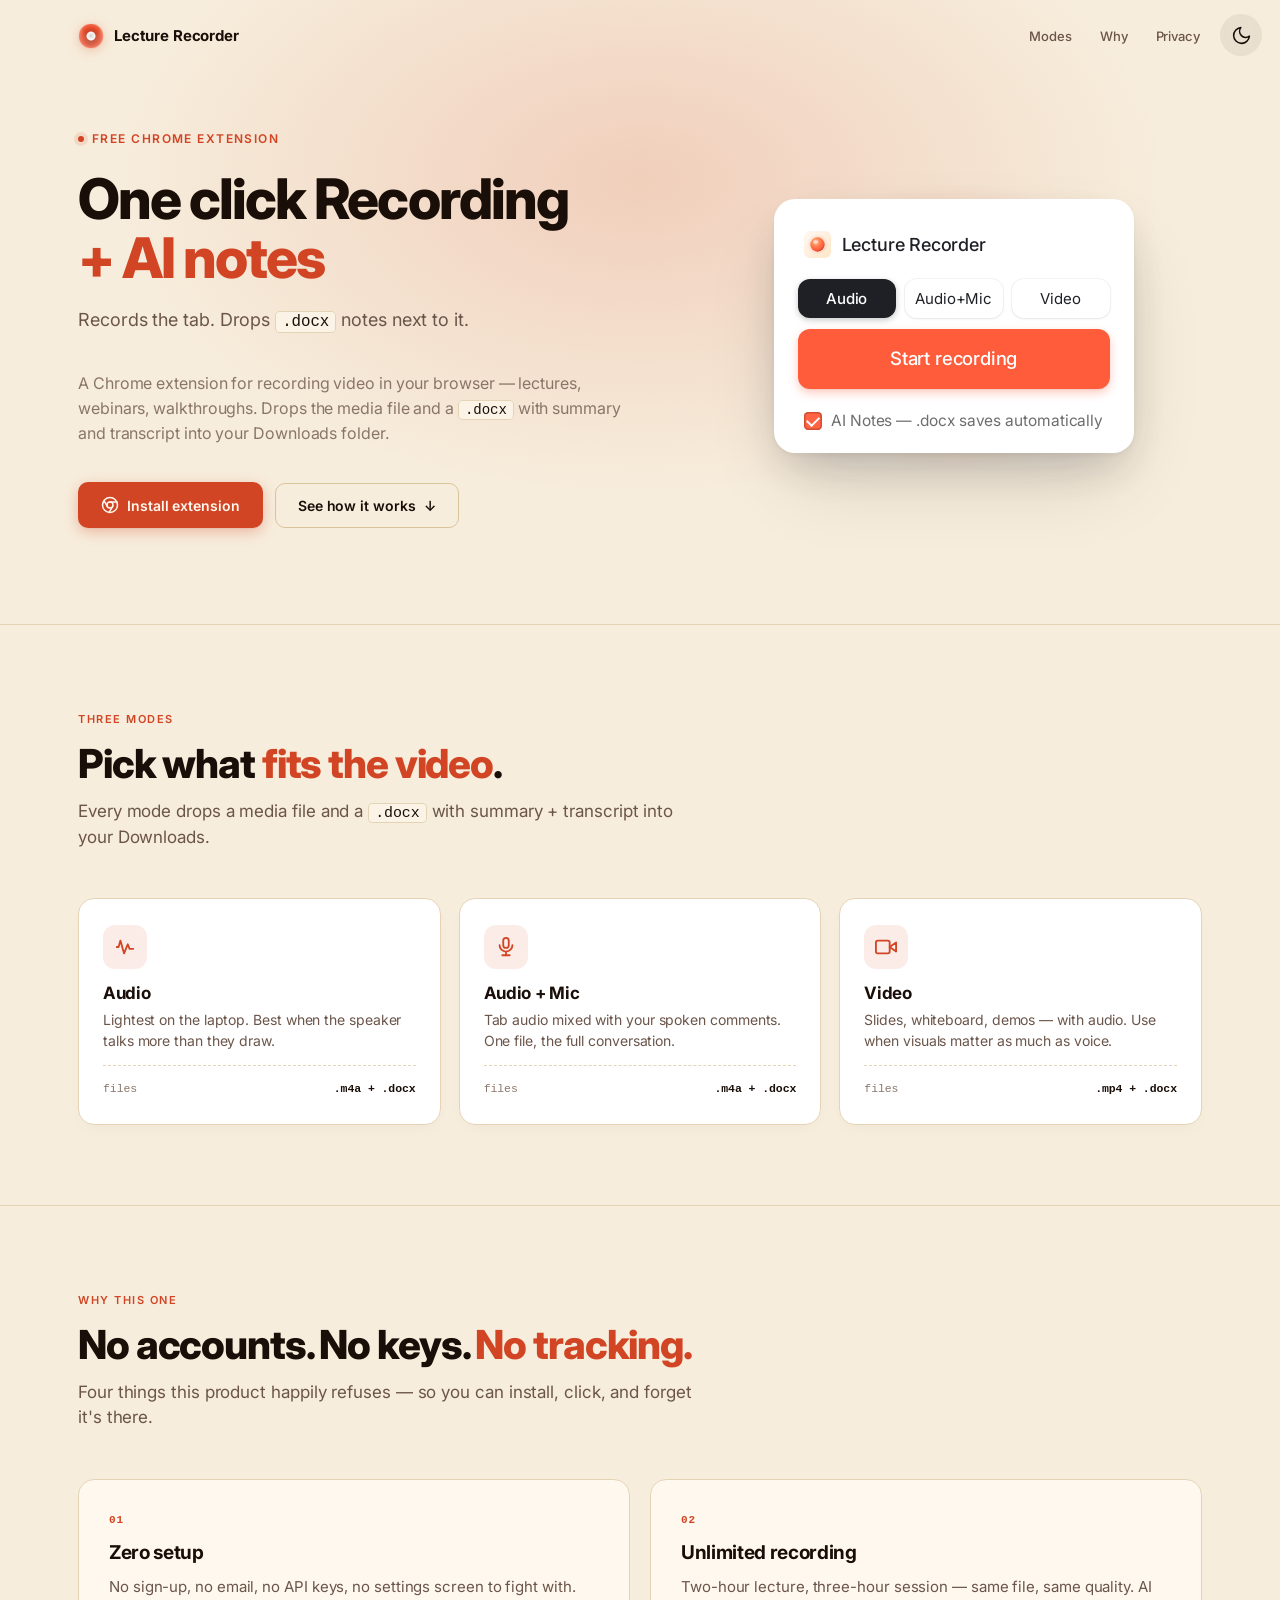
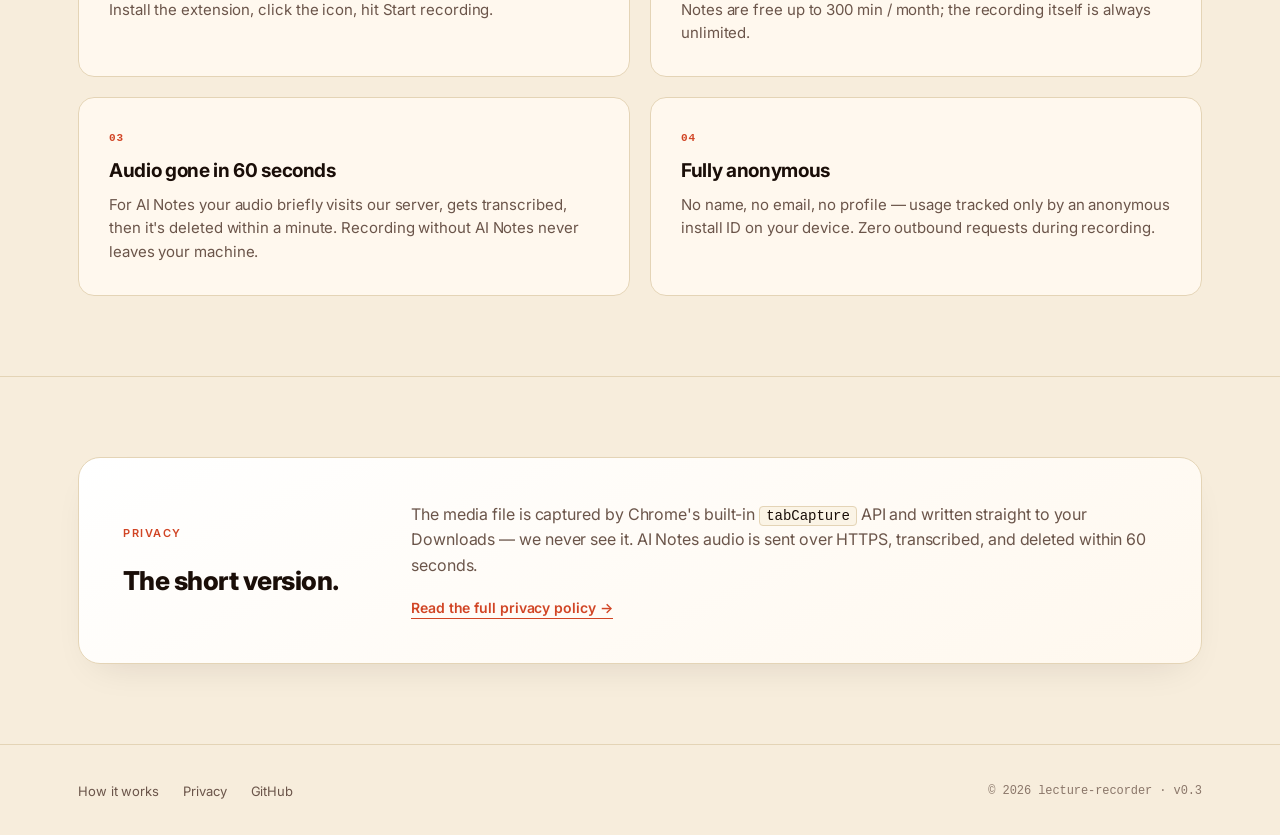
==== commit d25867bd: "feat(analytics): add Yandex Metrika 109790116 + fix Install CTA - welcome/ and landing load Metrika " ====
--- a/index.html
+++ b/index.html
@@ -11,6 +11,17 @@
 <meta name="twitter:title" content="Lecture Recorder — One click Recording + AI notes."/>
 <meta name="twitter:description" content="AI Lecture Recorder app records lectures online, captures audio + microphone and transcribes it into notes. Records any browser tab."/>
 <title>Lecture Recorder — One click Recording + AI notes.</title>
+<!-- Yandex.Metrika counter -->
+<script type="text/javascript">
+   (function(m,e,t,r,i,k,a){m[i]=m[i]||function(){(m[i].a=m[i].a||[]).push(arguments)};
+   m[i].l=1*new Date();
+   for (var j = 0; j < document.scripts.length; j++) {if (document.scripts[j].src === r) { return; }}
+   k=e.createElement(t),a=e.getElementsByTagName(t)[0],k.async=1,k.src=r,a.parentNode.insertBefore(k,a)})
+   (window, document, "script", "https://mc.yandex.ru/metrika/tag.js", "ym");
+   ym(109790116, "init", {clickmap:true, trackLinks:true, accurateTrackBounce:true, webvisor:false});
+</script>
+<noscript><div><img src="https://mc.yandex.ru/watch/109790116" style="position:absolute; left:-9999px;" alt="" /></div></noscript>
+<!-- /Yandex.Metrika counter -->
 <link rel="icon" type="image/png" sizes="32x32" href="icons/icon32.png"/>
 <link rel="icon" type="image/png" sizes="16x16" href="icons/icon16.png"/>
 <link rel="apple-touch-icon" sizes="128x128" href="icons/icon128.png"/>
@@ -290,7 +301,7 @@
       <p class="h1-sub">Records the tab. Drops <code>.docx</code> notes next to it.</p>
       <p class="lede">A Chrome extension for recording video in your browser — lectures, webinars, walkthroughs. Drops the media file and a <code>.docx</code> with summary and transcript into your Downloads folder.</p>
       <div class="cta">
-        <a class="btn btn-primary" href="#" aria-disabled="true">
+        <a class="btn btn-primary" href="https://chromewebstore.google.com/detail/lecture-recorder/gainffdhnjidkmidjnapihokjpdcajeh" target="_blank" rel="noopener">
           <svg class="cta-icon" viewBox="0 0 24 24" fill="none" stroke="currentColor" stroke-width="2" stroke-linecap="round" stroke-linejoin="round" aria-hidden="true"><circle cx="12" cy="12" r="10"/><circle cx="12" cy="12" r="4"/><line x1="21.17" y1="8" x2="12" y2="8"/><line x1="3.95" y1="6.06" x2="8.54" y2="14"/><line x1="10.88" y1="21.94" x2="15.46" y2="14"/></svg>
           Install extension
         </a>
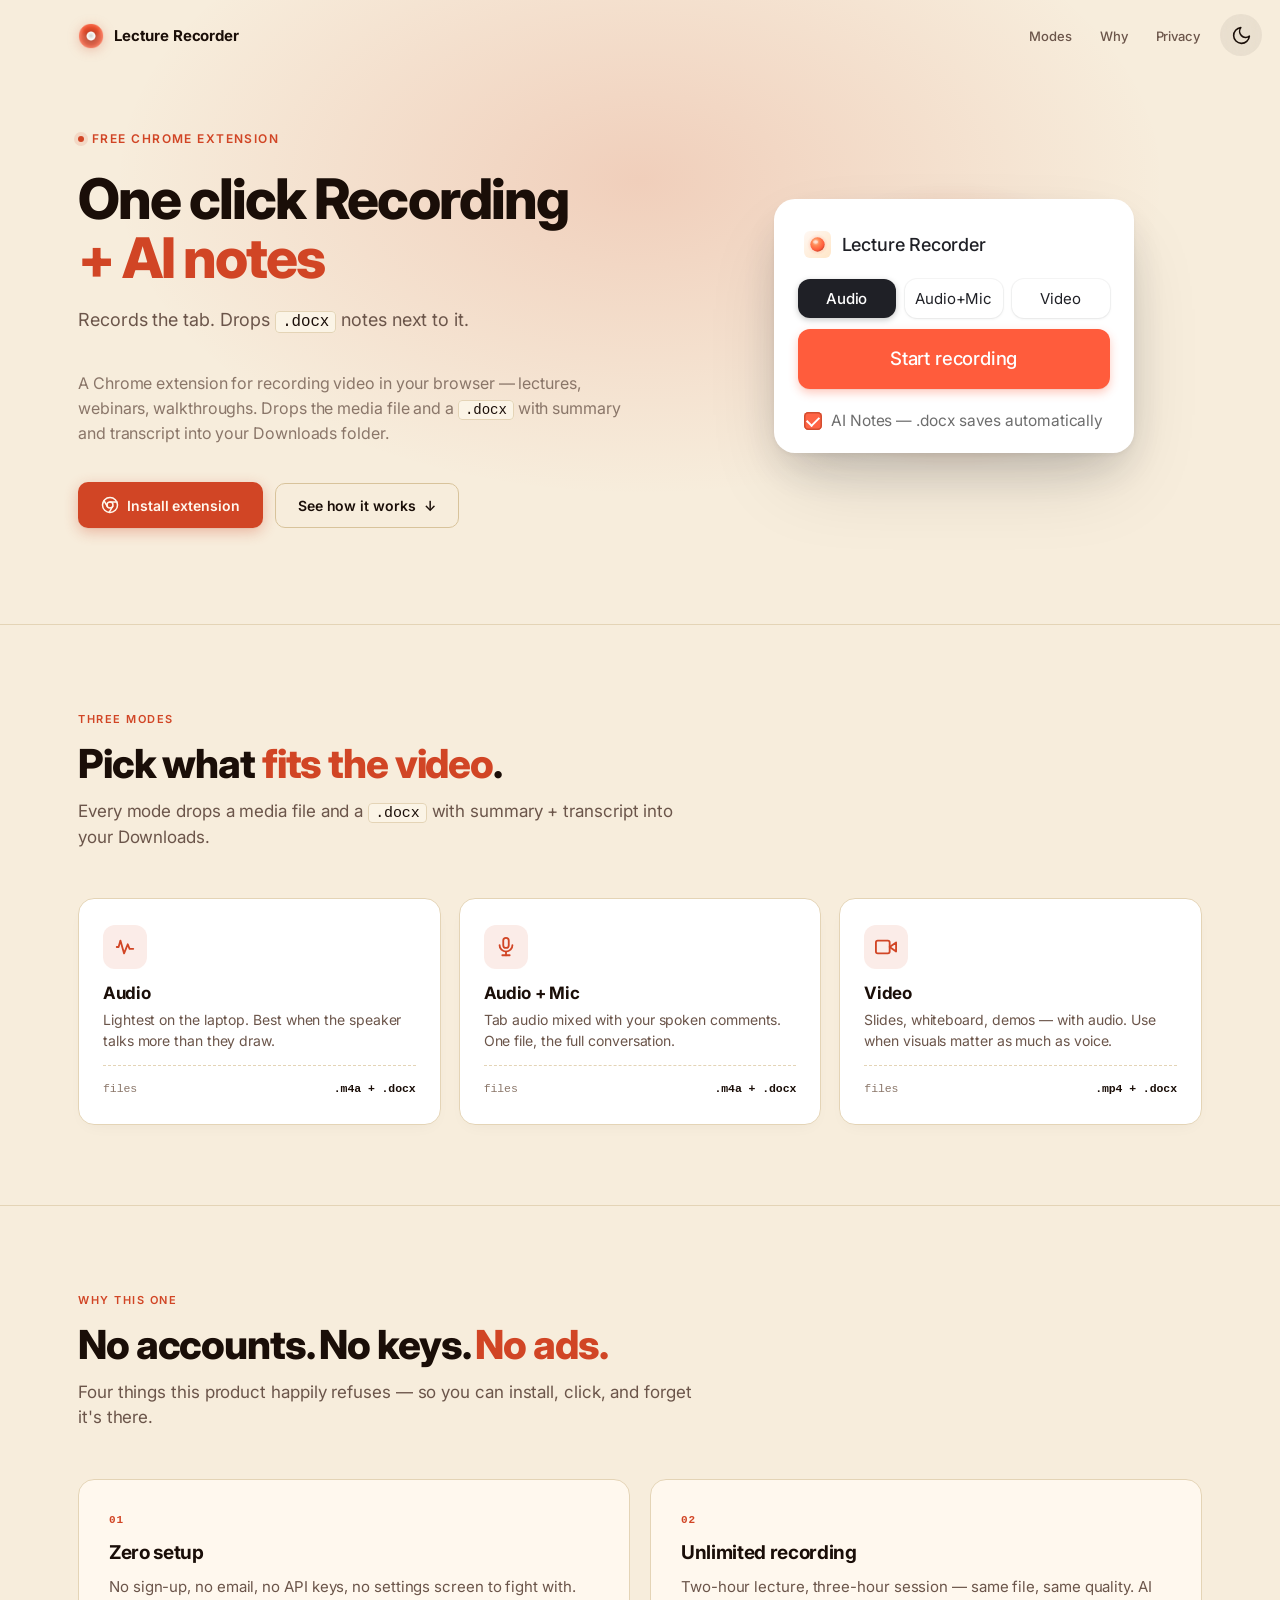
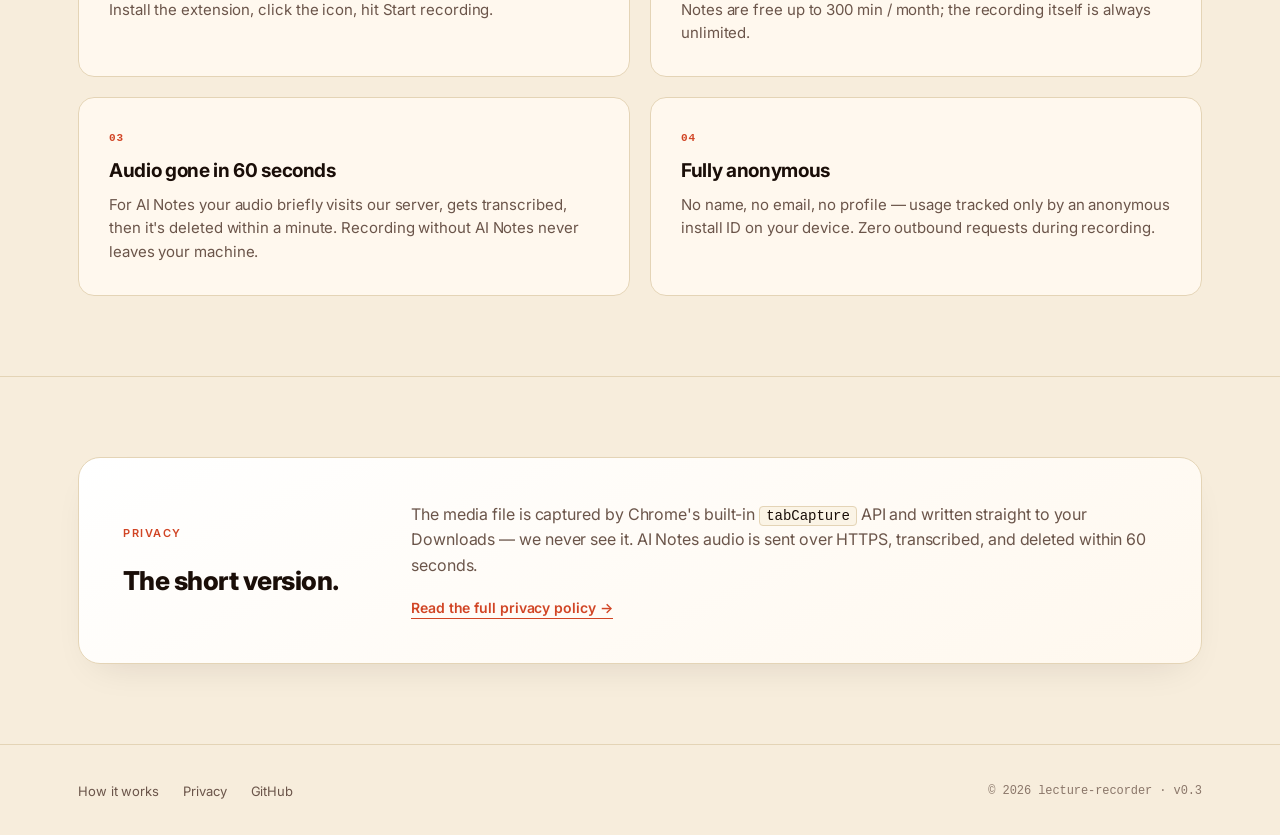
==== commit 44336c0c: "feat: add welcome telemetry disclosures" ====
--- a/index.html
+++ b/index.html
@@ -387,7 +387,7 @@
 <section id="promises"><div class="container">
   <div class="section-title">
     <span class="eyebrow-sm">Why this one</span>
-    <h2>No accounts. No keys. <span class="accent">No tracking.</span></h2>
+    <h2>No accounts. No keys. <span class="accent">No ads.</span></h2>
     <p class="section-sub">Four things this product happily refuses — so you can install, click, and forget it's there.</p>
   </div>
   <div class="promises">
@@ -428,8 +428,6 @@
   try { saved = localStorage.getItem('lr-landing-theme'); } catch (_) {}
   if (saved === 'dark' || saved === 'light') {
     html.setAttribute('data-theme', saved);
-  } else if (window.matchMedia && window.matchMedia('(prefers-color-scheme: dark)').matches) {
-    html.setAttribute('data-theme', 'dark');
   }
   btn.addEventListener('click', function(){
     var next = html.getAttribute('data-theme') === 'dark' ? 'light' : 'dark';
